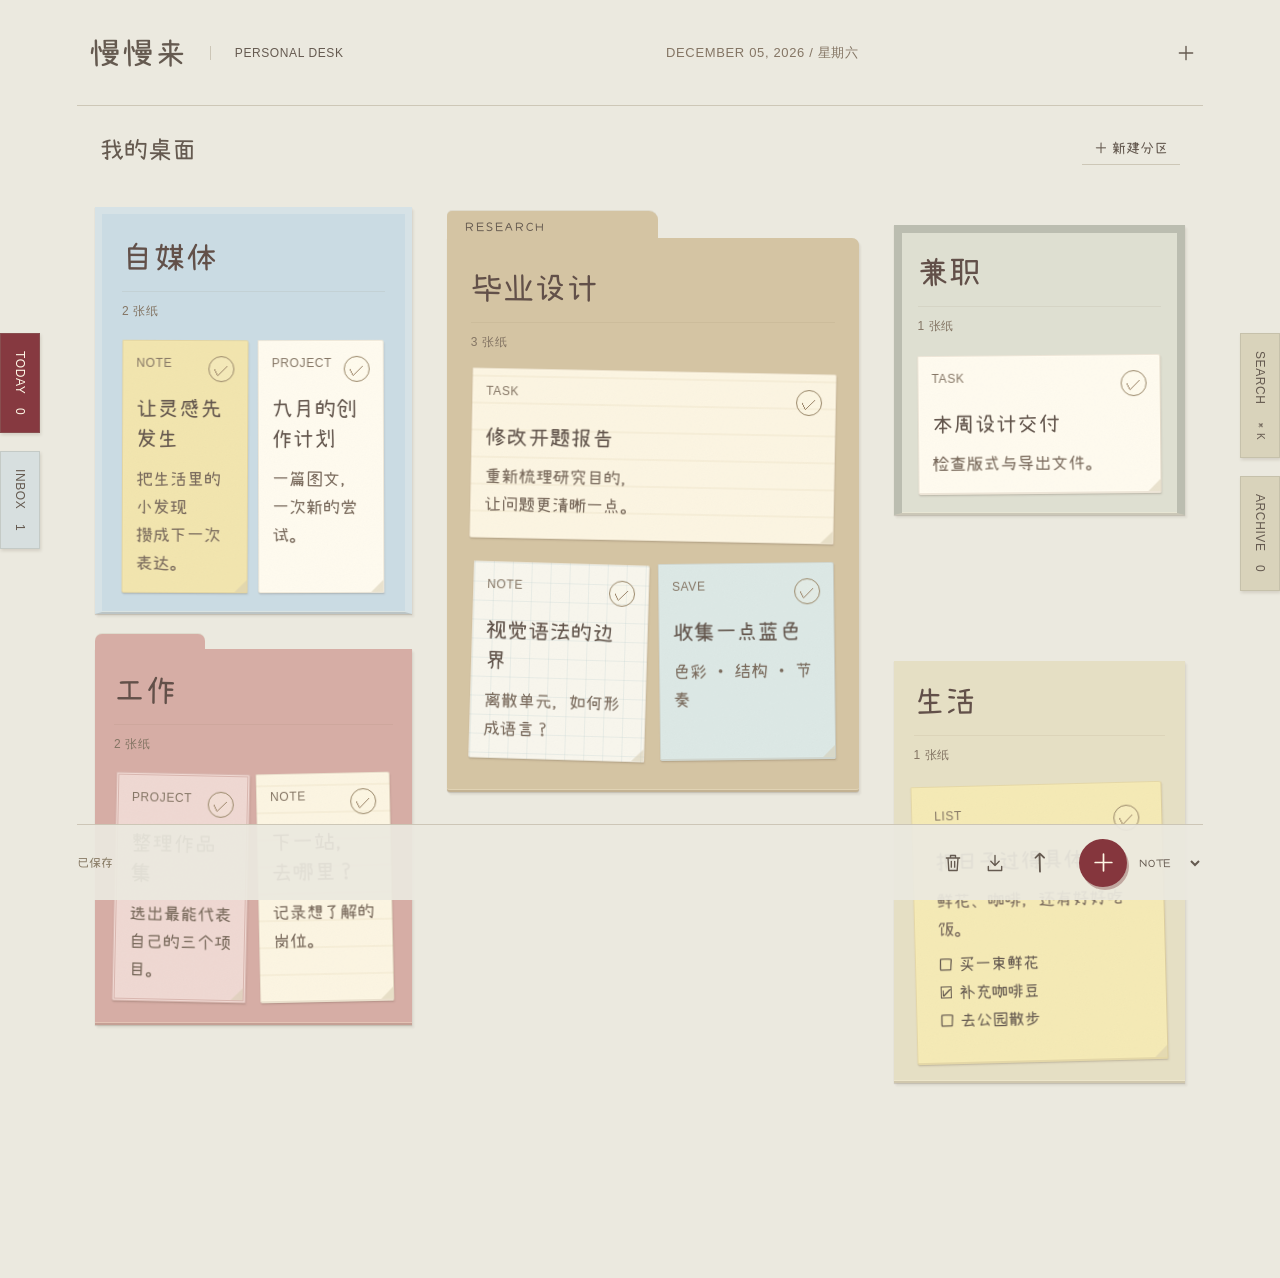
==== index.html @ b9a18bda "Refine handwritten typography, paper depth and responsive tactile dragging" ====
<!doctype html><html lang="zh-CN"><head><meta charset="UTF-8"><meta name="viewport" content="width=device-width,initial-scale=1"><meta name="theme-color" content="#ece9de"><meta name="description" content="一张属于自己的数字书桌。收集念头，展开工作，把今天慢慢做好。"><title>慢慢来 · Personal Desk</title><link rel="icon" href="data:image/svg+xml,%3Csvg xmlns='http://www.w3.org/2000/svg' viewBox='0 0 64 64'%3E%3Crect width='64' height='64' rx='8' fill='%23f3edda'/%3E%3Ctext x='10' y='47' font-size='46' fill='%23832e35'%3Em%3C/text%3E%3C/svg%3E"><link rel="stylesheet" href="style.css?v=3"></head><body><header><button id="home" class="brand" aria-label="回到桌面">慢慢来<span>PERSONAL DESK</span></button><div class="date" id="date"></div><button id="quick-new" class="icon-button" title="新建纸条" aria-label="新建纸条">＋</button></header><nav class="edge left" aria-label="桌边工具"><button data-drawer="today">TODAY <span id="today-count"></span></button><button data-drawer="inbox">INBOX <span id="inbox-count"></span></button></nav><nav class="edge right" aria-label="检索与存档"><button data-drawer="search">SEARCH <kbd>⌘ K</kbd></button><button data-drawer="archive">ARCHIVE <span id="archive-count"></span></button></nav><main id="main"></main><footer><span id="save-status">已保存</span><div><button data-drawer="trash" title="废纸篓" aria-label="废纸篓">♜</button><button id="backup" title="导出备份" aria-label="导出备份">↓</button><label class="import" title="导入备份" aria-label="导入备份" tabindex="0">↑<input id="import" type="file" accept="application/json" hidden></label><button id="add" class="add" aria-label="新建纸条">＋</button><select id="new-type" aria-label="新建卡片类型"><option>NOTE</option><option>TASK</option><option>LIST</option><option>PROJECT</option><option>SAVE</option></select></div></footer><div id="overlay"></div><div id="toast" role="status"></div><script src="app.js?v=3" type="module"></script></body></html>
---- style.css ----
@font-face{font-family:'Desk Hand';src:url('fonts/desk-hand-0.woff') format('woff');font-weight:400;font-style:normal;font-display:swap;unicode-range:U+20-523A;}
@font-face{font-family:'Desk Hand';src:url('fonts/desk-hand-1.woff') format('woff');font-weight:400;font-style:normal;font-display:swap;unicode-range:U+523B-60E9;}
@font-face{font-family:'Desk Hand';src:url('fonts/desk-hand-2.woff') format('woff');font-weight:400;font-style:normal;font-display:swap;unicode-range:U+60EB-717A;}
@font-face{font-family:'Desk Hand';src:url('fonts/desk-hand-3.woff') format('woff');font-weight:400;font-style:normal;font-display:swap;unicode-range:U+717D-828B;}
@font-face{font-family:'Desk Hand';src:url('fonts/desk-hand-4.woff') format('woff');font-weight:400;font-style:normal;font-display:swap;unicode-range:U+828D-950F;}
@font-face{font-family:'Desk Hand';src:url('fonts/desk-hand-5.woff') format('woff');font-weight:400;font-style:normal;font-display:swap;unicode-range:U+9510-FFEF;}
:root{--ink:#543e35;--red:#882f37;--blue:#456b86;--ground:#ebe9df;--paper:#faf5e5;--line:#9b8e7560;--ease:cubic-bezier(.22,.8,.25,1)}*{box-sizing:border-box}body{margin:0;color:var(--ink);background:var(--ground);font-family:'DM Sans','Noto Serif SC',serif;font-size:16px;min-height:100vh}body:before{content:'';position:fixed;inset:0;pointer-events:none;opacity:.23;z-index:100;background-image:url("data:image/svg+xml,%3Csvg viewBox='0 0 180 180' xmlns='http://www.w3.org/2000/svg'%3E%3Cfilter id='n'%3E%3CfeTurbulence type='fractalNoise' baseFrequency='.85' numOctaves='3' stitchTiles='stitch'/%3E%3C/filter%3E%3Crect width='100%25' height='100%25' opacity='.18' filter='url(%23n)'/%3E%3C/svg%3E")}button,input,textarea,select{font:inherit;color:inherit}button,.import{cursor:pointer}button{background:none;border:0;padding:9px 12px}button:hover{color:var(--red)}button:focus-visible,a:focus-visible,label:focus-within{outline:2px solid var(--red);outline-offset:4px}header{height:106px;margin:0 6%;border-bottom:1px solid var(--line);display:flex;align-items:center;justify-content:space-between}.brand{font-family:'Noto Serif SC',serif;font-size:29px;font-weight:600;letter-spacing:5px;display:flex;align-items:center;gap:22px}.brand span{font:12px 'DM Sans',sans-serif;letter-spacing:2px;border-left:1px solid var(--line);padding-left:24px}.date{font-size:13px;letter-spacing:2px;color:#827565}.edge{position:fixed;top:37%;z-index:15;display:flex;gap:18px;flex-direction:column}.edge.left{left:0}.edge.right{right:0}.edge button{writing-mode:vertical-rl;font-size:12px;letter-spacing:2px;background:#d7dfdf;box-shadow:1px 2px 3px #44332122;padding:17px 12px;border:1px solid #8a8b7c40}.edge.left button:first-child{background:#863940;color:#fff9e7}.edge.right button{background:#d9d3bb}.edge span{margin-top:10px}.edge kbd{font:10px sans-serif;margin-top:10px}main{max-width:1420px;margin:0 auto;padding:26px 90px 115px}.desk-heading{display:flex;justify-content:space-between;align-items:center;margin:0 10px 14px}.desk-heading h1{font:italic 30px Georgia,serif;font-weight:400;margin:0}.desk-heading p{font-size:13px;color:#807565}.desk{display:grid;grid-template-columns:1fr 1.3fr .92fr;grid-template-rows:295px 275px;gap:35px 35px;align-items:start;padding:18px 5px}.zone{position:relative;min-width:0;transition:transform .4s var(--ease);isolation:isolate}.zone:hover .zone-title{color:var(--red)}.zone-title{position:relative;z-index:2;display:flex;align-items:baseline;gap:10px;padding:0;margin-bottom:6px;font:600 23px 'Noto Serif SC',serif}.zone-title span{font:10px 'DM Sans',sans-serif;letter-spacing:2px}.zone-meta{font-size:12px;color:#766d60;margin-bottom:18px}.zone .cards{display:flex;position:relative;gap:10px;flex-wrap:wrap}.zone .card{width:calc(50% - 5px);min-height:150px;padding:15px 13px;font-size:13px}.zone .card h3{font-size:16px}.zone .card .summary{font-size:12px;line-height:1.8}.zone.media{background:#cadbe3;padding:23px 20px 19px;transform:rotate(-2deg);box-shadow:1px 5px 9px #473c3022;border:7px solid #d6e2e6}.zone.thesis{grid-column:2;grid-row:1 / 3;background:#d4c4a3;padding:30px 24px;min-height:510px;margin-top:31px;box-shadow:2px 6px 12px #69564125;transform:rotate(.8deg);border-radius:0 7px 3px 3px}.thesis:before{content:'RESEARCH / 2026';position:absolute;left:0;top:-27px;background:#d4c4a3;border-radius:5px 9px 0 0;width:175px;padding:9px 18px;font-size:11px;letter-spacing:2px}.zone.thesis .cards{gap:22px 12px}.zone.thesis .card{width:calc(50% - 6px);min-height:173px}.zone.thesis .card:first-child{width:100%;min-height:170px}.zone.freelance{border:8px solid #bbbdb0;box-shadow:inset 0 0 12px #64584325,3px 6px 0 #989d91;background:#dedfd1;padding:19px 16px;transform:rotate(2deg);margin-top:18px}.zone.freelance .card{width:100%;min-height:130px}.zone.freelance .card:nth-child(n+2){display:none}.zone.work{grid-column:1;grid-row:2;background:#d6ada5;padding:21px 19px;transform:rotate(1.2deg);box-shadow:1px 5px 8px #473c3022}.zone.work:before{content:'';position:absolute;top:-15px;left:0;width:110px;height:20px;background:#d6ada5;border-radius:7px 7px 0 0}.zone.life{grid-column:3;grid-row:2;padding:0 4px;transform:rotate(-2deg);margin-top:12px}.zone.life .card{width:100%;min-height:186px;padding:22px;background-color:#f5eab5}.zone.life .card:nth-child(n+2){display:none}.zone.life .zone-title{font-size:24px}.card{background:var(--paper);box-shadow:1px 3px 4px #51432e24;position:relative;transform:translate(var(--x,0px),var(--y,0px)) rotate(var(--r,-1deg));padding:20px;width:220px;min-height:170px;border:1px solid #6e5c3d16;cursor:grab;transition:box-shadow .22s,scale .22s;touch-action:pan-y;overflow-wrap:anywhere}.card:after{content:'';position:absolute;right:0;bottom:0;border-style:solid;border-width:0 0 12px 12px;border-color:transparent transparent #d3c9ae80 transparent}.card:hover{box-shadow:2px 7px 10px #51432e30;scale:1.012;z-index:3}.card h3{font:500 19px/1.65 'Noto Serif SC',serif;margin:12px 0 10px}.card .summary{font-size:14px;line-height:1.8;color:#81705c;white-space:pre-line}.card-type{font:10px 'DM Sans',sans-serif;letter-spacing:1.8px;display:flex;justify-content:space-between;color:#8a765c}.complete{width:19px;height:19px;border:1px solid #8b7658;padding:0;line-height:15px;border-radius:50%;font-size:12px}.card.cream-index{background-color:#fcf5e2;background-image:repeating-linear-gradient(0deg,transparent 0 25px,#c4ab7230 26px,transparent 27px)}.card.white-grid{background-color:#f8f6ed;background-image:linear-gradient(#aec3c633 1px,transparent 1px),linear-gradient(90deg,#aec3c633 1px,transparent 1px);background-size:16px 16px}.card.soft-blue{background:#dce9e9}.card.warm-yellow{background:#f4e7a4}.card.grey-archive{background:#e1dfd4}.card.rose-postcard{background:#efd8d2;border:5px double #a56b6450}.card.green-ledger{background:#e0e3c9}.card.plain-letter{background:#fffbef}.stamp{color:var(--red);border:1px solid currentColor;padding:3px 6px;display:inline-block;font:11px 'DM Sans';letter-spacing:1px;transform:rotate(-8deg);margin-top:12px}.ghost{opacity:.52;box-shadow:none;border:1px dashed #7d7264;background:transparent!important}.peek{max-height:0;overflow:hidden;opacity:0;font-size:12px;transition:all .2s .5s}.card:hover .peek,.card.peeking .peek{max-height:45px;opacity:1;margin-top:8px}.card.grabbed{position:fixed!important;z-index:90!important;pointer-events:none;transition:none!important;scale:1.025;box-shadow:5px 16px 23px #41382740;touch-action:none}.drop-hover{outline:2px dashed #8d4848!important;outline-offset:5px;filter:brightness(1.03)}.clip{height:30px;width:9px;border:2px solid #877b64;border-radius:7px;position:absolute;right:30px;top:-10px;transform:rotate(12deg);z-index:3}.tiny-note{font:italic 16px Georgia;color:#876753;text-align:center;position:absolute;bottom:22px;left:0;width:100%;letter-spacing:1px}.zone-footer{margin-top:15px;font-size:11px;letter-spacing:2px;border-top:1px solid #806c5333;padding-top:11px;display:flex;justify-content:space-between}.desk-caption{text-align:center;font:italic 16px Georgia;color:#8f806b;margin:12px 0}.zone-view{animation:enter .4s var(--ease)}.zone-header{display:flex;align-items:center;justify-content:space-between;margin:14px 0 30px}.zone-header h1{font:500 35px 'Noto Serif SC';margin:10px 0}.modules{display:grid;grid-template-columns:repeat(3,minmax(0,1fr));gap:35px 28px}.module{padding:20px;background:#ded8c5;border:1px solid #a7987450;box-shadow:2px 4px 0 #b8af9522;min-height:230px;position:relative}.module:nth-child(3n+2){background:#d7e1e0}.module:nth-child(3n){background:#e6d5ca}.module header{height:auto;margin:0 0 20px;padding-bottom:10px;gap:8px}.module h2{font-size:16px;margin:0}.module .cards{display:flex;flex-wrap:wrap;gap:20px}.module .card{width:100%}.empty{font-size:14px;color:#8c806f;text-align:center;padding:30px 5px;border:1px dashed #a7987450}footer{position:fixed;bottom:0;left:6%;right:6%;display:flex;justify-content:space-between;align-items:center;background:#ebe9dfed;border-top:1px solid var(--line);height:76px;z-index:18}footer>span{font-size:12px;color:#8a7d68}footer>div{display:flex;gap:8px;align-items:center}footer button,footer .import{font-size:12px}footer .add{font-size:31px;background:#85363d;color:#fff7e5;box-shadow:2px 3px 0 #c1a8a0;border-radius:50%;width:48px;height:48px;line-height:22px;margin-left:12px}footer select{font-size:11px;background:transparent;border:0;width:68px}.veil{position:fixed;inset:0;background:#37352d39;backdrop-filter:blur(2px);z-index:30}.drawer{position:fixed;z-index:31;bottom:0;right:0;width:73vw;height:88vh;background:#ede6d3;padding:32px 40px;box-shadow:-8px 0 50px #493b2b30;overflow:auto;animation:drawer .42s var(--ease);border:9px solid #d9cfb4}.drawer-heading{display:flex;justify-content:space-between;align-items:flex-start;border-bottom:1px solid var(--line);padding-bottom:20px;margin-bottom:25px}.drawer-heading h2{font:36px Georgia;margin:0;color:var(--red)}.drawer-heading p{font-size:13px}.close{font-size:23px}.tray-section{margin:28px 0}.tray-section h3{font-size:13px;letter-spacing:2px;font-weight:500;color:#87785e}.tray-section .cards,.results{display:flex;flex-wrap:wrap;gap:26px;padding:5px}.search-drawer{top:12%;bottom:auto;left:20%;width:60%;height:auto;max-height:77vh;border-width:1px;animation:enter .2s}.search-drawer input{width:100%;border:0;border-bottom:1px solid var(--line);font-size:24px;padding:12px;background:transparent;margin-bottom:25px}.detail{width:min(620px,90vw);height:92vh;background:#f9f2de}.detail input,.detail textarea,.detail select{max-width:100%;background:#fffaf04d;border:0;border-bottom:1px solid var(--line);padding:10px;width:100%}.detail .title-input{font:500 26px 'Noto Serif SC'}.detail textarea{min-height:95px;resize:vertical;line-height:1.8}.field{display:block;font-size:13px;margin:20px 0 8px;letter-spacing:.4px}.row{display:flex;gap:12px}.row>*{flex:1;min-width:0}.actions{display:flex;gap:8px;flex-wrap:wrap;margin-top:23px}.actions button{border:1px solid var(--line);font-size:13px;background:#e8dfc9}.check-row{display:flex;align-items:center;gap:10px;margin:12px 0;font-size:14px}.check-row input{width:auto}.check-row button{margin-left:auto}.new-paper{position:fixed;z-index:40;top:31%;left:calc(50% - 160px);width:320px;background:#fbf2cf;padding:25px;box-shadow:4px 10px 30px #43352244;transform:rotate(-2deg);animation:enter .25s}.new-paper textarea{width:100%;min-height:100px;resize:vertical;border:0;background:transparent;padding:15px 0;outline:none;font:20px 'Noto Serif SC'}.new-paper small{font-size:12px}.new-paper button{float:right}#toast{position:fixed;bottom:90px;left:50%;transform:translateX(-50%);background:#554236;color:#fff8e6;padding:13px 20px;font-size:14px;z-index:99;display:none;max-width:90vw}#toast button{color:#f5dfa1;text-decoration:underline}.history{font-size:12px;line-height:2;color:#847762}.paper-choices{display:flex;gap:7px;flex-wrap:wrap}.paper-choices button{font-size:11px;border:1px solid #baa989;padding:7px}.stack-label{font-size:11px;background:#d7c99f;padding:4px 8px;display:inline-block}.card.stack-hidden{display:none}.module .cards.fanned .card{transform:rotate(var(--r));margin-left:0}.module .cards.stacked .card{margin-top:-135px}.module .cards.stacked .card:first-child{margin-top:0}.module .cards.stacked .card:last-child{z-index:5}.attachment{font-size:13px;display:block;margin:10px 0;color:var(--blue)}@keyframes drawer{from{transform:translateX(105%)}to{transform:translateX(0)}}@keyframes enter{from{opacity:0;transform:translateY(15px)}to{opacity:1;transform:translateY(0)}}@media(min-width:1550px){.desk{grid-template-rows:325px 310px;gap:45px}.zone.thesis{min-height:580px}.zone .card{min-height:175px}.zone.life .card{min-height:215px}}@media(max-width:1100px){main{padding-left:62px;padding-right:62px}.desk{gap:28px 20px;grid-template-columns:1fr 1.1fr 1fr}.zone{padding:17px 12px!important}.zone .card{width:100%!important}.zone .card:nth-child(n+2){display:none}.zone.thesis .card:nth-child(2){display:block}.zone-title{font-size:20px}.zone-title span{display:none}.modules{grid-template-columns:repeat(2,minmax(0,1fr))}.brand span{display:none}.drawer{width:82vw}}@media(max-width:700px){header{height:85px;margin:0 20px}.brand{font-size:23px;padding:0}.date{font-size:10px;max-width:100px;line-height:1.8;text-align:center;letter-spacing:1px}main{padding:22px 39px 135px}.edge button{padding:12px 7px;font-size:10px}.edge{gap:10px;top:35%}.desk-heading h1{font-size:25px}.desk-heading p{display:none}.desk{display:flex;flex-direction:column;gap:38px;padding-top:5px}.zone{width:100%;margin:0!important}.zone.thesis{min-height:420px;margin-top:20px!important;order:-1}.zone.thesis .card{min-height:145px}.zone .card{width:calc(50% - 5px)!important;display:block!important}.zone .card:nth-child(n+3){display:none!important}.zone.thesis .card:first-child,.zone.life .card{width:100%!important}.zone.life .card:nth-child(n+2){display:none!important}.tiny-note{position:static;margin-top:25px}.modules{grid-template-columns:1fr}.drawer{width:94vw;height:90vh;padding:23px 20px;border-width:5px}.drawer .card{width:100%}.search-drawer{left:5%;top:12%;height:auto;width:90%;max-height:75vh}.detail{height:95vh}.drawer-heading h2{font-size:30px}footer{left:20px;right:20px;height:83px}footer>span{display:none}footer>div{width:100%;justify-content:space-between;gap:0}footer .add{margin-left:0}.zone-header h1{font-size:28px}.desk-caption{margin-top:30px}.row{flex-direction:column}}@media(prefers-reduced-motion:reduce){*,*:before,*:after{animation:none!important;transition:none!important;scroll-behavior:auto!important}}

/* v2: preserve the paper palette; one translation coordinate system. */
:root{--body-font:'Noto Sans SC',sans-serif;--title-font:'ZCOOL KuaiLe','Noto Sans SC',sans-serif}
body{font-family:var(--body-font)}body:before{opacity:.08}
.brand,.zone-title,.zone-header h1,.desk-heading h1,.module h2{font-family:var(--title-font);font-weight:400;font-style:normal}
.brand{letter-spacing:2px}.brand span{font-family:var(--body-font)}
.desk-heading h1{font-size:24px}.desk-heading{margin-bottom:24px}.desk-heading>button,.zone-header>button{font-size:14px;border-bottom:1px solid var(--line)}
.zone-title{font-size:28px!important;line-height:1.3;text-align:left;touch-action:none;cursor:grab}.module h2{font-size:23px;line-height:1.4}
.card h3,.detail .title-input{font-family:var(--body-font);font-weight:500;line-height:1.6}.card h3{font-size:18px}.zone .card h3{font-size:17px}
.card .summary,.zone .card .summary{font-size:14px;color:#705f4e;line-height:1.7}.card-type{font:12px var(--body-font);letter-spacing:1px}
.field,.history,.check-row{font-size:14px}.zone-meta,.archive-meta{font-size:12px;color:#756653;line-height:1.8}.zone-meta{margin-bottom:14px}
.desk{grid-template-rows:none;grid-auto-rows:minmax(280px,auto);isolation:isolate;align-items:start;padding-bottom:80px}
.zone[data-layout],.module[data-layout]{transform:translate3d(var(--x,0px),var(--y,0px),0);transition:none;cursor:grab;touch-action:none}
.zone{grid-column:auto!important;grid-row:auto!important}.zone.thesis{grid-row:span 2!important;min-height:510px}.zone.thesis:before{content:'RESEARCH';font-size:12px}.zone.custom{padding:22px;background:#d8d8bb;border:1px solid #b4ae90;box-shadow:2px 4px 0 #c4bfa8;min-height:235px}.zone.custom:before{content:'';position:absolute;width:90px;height:15px;top:-15px;left:-1px;background:#d8d8bb;border-radius:5px 5px 0 0}
.zone.life{background:#e5dfc4;padding:20px!important}.zone .cards{min-height:45px}.zone-top{display:flex;align-items:start;justify-content:space-between;gap:8px;position:relative;z-index:5}
.zone-menu{position:relative;cursor:default}.zone-menu summary{list-style:none;cursor:pointer;font-size:22px;padding:0 5px;opacity:0;transition:opacity .15s}.zone:hover .zone-menu summary,.zone:focus-within .zone-menu summary,.zone-menu[open] summary{opacity:1}.zone-menu summary::-webkit-details-marker{display:none}.zone-menu>div{position:absolute;top:30px;right:0;min-width:120px;background:#f8f0d9;border:1px solid #b5a886;box-shadow:2px 4px 0 #67523822;padding:5px;z-index:10}.zone-menu button{display:block;text-align:left;font-size:14px;width:100%}
.modules{isolation:isolate;padding-bottom:100px}.module header{touch-action:none;cursor:grab}.module header>div{display:flex}.module header h2{flex:1}.module .cards{min-height:80px}
.card{transform:translate3d(var(--x,0px),var(--y,0px),0) rotate(var(--r,0deg));touch-action:none;transition:box-shadow .15s;scale:none!important}
.card:hover{scale:none!important}.card .peek{display:none}.complete{width:26px;height:26px;font-size:16px;background:#fff8e330}.complete:hover{background:#e3d6b5}
.zone:has(.card:focus),.zone:has(.card:hover){z-index:4}.drag-placeholder{opacity:.22!important;pointer-events:none!important}.drag-proxy{box-shadow:4px 10px 16px #44332135!important}.dragging{cursor:grabbing;user-select:none}.dragging *{cursor:grabbing!important}.drop-ready{outline:1px dashed #98765e50;outline-offset:5px}.drop-hover{outline:2px solid #883d3a!important;outline-offset:5px;filter:none!important;box-shadow:0 0 0 5px #e6cb9566}
[data-drop].drop-hover:after{content:'放入';position:absolute;top:8px;right:12px;background:#873c3b;color:#fff9e9;padding:4px 10px;font:14px var(--body-font);pointer-events:none;z-index:12}.edge button{position:relative}.edge button.drop-hover:after{top:0;right:100%;writing-mode:horizontal-tb}
.icon-button{display:inline-flex;justify-content:center;align-items:center;min-width:34px;min-height:34px;padding:7px;vertical-align:middle}.icon-button svg{width:20px;height:20px;fill:none;stroke:currentColor;stroke-width:1.65;stroke-linecap:round;stroke-linejoin:round}.icon-button:hover{background:#c7b38c22}.actions .icon-button{background:transparent;border:1px solid #c6b799}.actions{gap:12px}footer .add svg{width:25px;height:25px}footer .import{font-size:23px;padding:8px}.brand:hover{background:none}
.veil{backdrop-filter:none}.drawer-heading p:empty{display:none}.drawer-heading{padding-bottom:15px}.drawer{z-index:40}.veil{z-index:39}.drawer .cards{padding-bottom:20px}.archive-meta{margin-top:12px}.archived-project{background:#ded1b3;padding:18px;margin-bottom:24px;border:1px solid #b0a082}.archived-project header{margin:0 0 10px;height:auto}.archived-project h3{font:25px var(--title-font);margin:0}.archived-project summary{cursor:pointer;font-size:14px}.archived-project h4{font-size:15px}.archived-project .cards{display:flex;gap:20px;flex-wrap:wrap;padding-top:15px}.archived-project .card{margin:6px}
.completing:before{content:'DONE';position:absolute;z-index:9;right:20px;top:40%;font:22px var(--body-font);border:2px solid var(--red);color:var(--red);padding:6px 12px;transform:rotate(-9deg);animation:stamp-in .18s ease-out}
@keyframes stamp-in{from{opacity:0;transform:rotate(-9deg) scale(1.08)}to{opacity:1;transform:rotate(-9deg) scale(1)}}
#name-form{display:flex;gap:10px}#name-form input{min-width:0;width:100%;font-size:24px}.empty{padding:15px;font-size:16px}.zone .empty{font-size:30px;width:100%;padding:26px;color:#847154}.zone-header{margin-top:0}.zone-header>div{display:flex;align-items:center;gap:15px}.zone-header h1{font-size:34px}
@media(hover:none){.zone-menu summary{opacity:1}}
@media(max-width:700px){.desk{gap:35px}.zone.thesis{min-height:400px}.zone-title{font-size:27px!important}.zone.thesis .card{min-height:140px}.brand span{display:none}.date{font-size:12px}.zone-menu summary{opacity:1}.desk-heading h1{font-size:22px}.edge button{font-size:12px}.zone-header h1{font-size:28px}.zone-header{gap:12px}.zone-header>button{white-space:nowrap}.drawer .card{max-width:100%}}

.module-title{font:inherit;text-align:left;padding:0;cursor:grab;touch-action:none}.drag-proxy .zone-menu{visibility:hidden}.zone-header h1{overflow-wrap:anywhere}.zone-title{overflow-wrap:anywhere}

/* Tactile paper, v3. Positional transforms are exclusively owned by the drag code. */
:root{--ink:#655a50;--red:#8a4547;--body-font:'Desk Hand','PingFang SC','Microsoft YaHei',sans-serif;--title-font:var(--body-font);--paper-contact:0 1px 1px #4b3b2929,1px 2px 2px #4b3b2910}
body:before{display:none}body{font-weight:400;font-synthesis:none}
.brand,.zone-title,.module-title,.zone-header h1,.desk-heading h1,.card h3,.detail .title-input,.drawer-heading h2,.new-paper textarea{font-family:var(--body-font);font-weight:400}
.brand{font-size:31px;letter-spacing:2px}.zone-title{font-size:31px!important;letter-spacing:.03em;color:#625049}.module h2{font-size:25px;font-weight:400;color:#65584b}.card h3,.zone .card h3{font-size:21px;font-weight:400;letter-spacing:.015em;line-height:1.45;color:#63564d}.card .summary,.zone .card .summary{font-size:17px;line-height:1.65;color:#7a6b5d}.detail textarea{font-size:18px;line-height:1.7}.field,.check-row{font-size:16px;font-weight:400}.date,.card-type,.stamp,.archive-meta,.zone-meta,.brand span,.history,.edge button{font-family:'Arial','PingFang SC','Microsoft YaHei',sans-serif;font-weight:400;font-variant-numeric:tabular-nums;letter-spacing:.05em}.date,.card-type,.archive-meta,.zone-meta{color:#847564}.card-type{font-size:12px}.drawer-heading h2{font-size:34px}
.card{box-shadow:var(--paper-contact);border-color:#9981652b;border-radius:1px 2px 1px 2px;isolation:isolate;transition:box-shadow 130ms ease-out,translate 130ms ease-out}
.card:before{content:'';position:absolute;inset:1px;pointer-events:none;z-index:-1;opacity:.12;background-image:url("data:image/svg+xml,%3Csvg xmlns='http://www.w3.org/2000/svg' width='150' height='150'%3E%3Cfilter id='p'%3E%3CfeTurbulence type='fractalNoise' baseFrequency='.64 .87' numOctaves='2' stitchTiles='stitch'/%3E%3CfeColorMatrix type='saturate' values='0'/%3E%3C/filter%3E%3Cpath fill='%23b7a58c' filter='url(%23p)' opacity='.32' d='M0 0h150v150H0z'/%3E%3C/svg%3E");border-radius:inherit}
.card[data-paper-variant='1'],.card[data-paper-variant='6']{border-radius:2px 3px 1px 3px / 1px 2px 3px 2px;border-right-color:#99816545;border-bottom-width:2px}
.card[data-paper-variant='3']{border-radius:1px 4px 2px 1px;border-left-width:2px}
.card[data-paper-variant='0']:after{content:'';position:absolute;top:-7px;left:26%;right:auto;bottom:auto;width:44px;height:14px;border:1px solid #bfb48860;background:#e5dcaac9;transform:rotate(-3deg);box-shadow:0 1px 0 #51432e18;clip-path:polygon(2% 0,99% 3%,97% 100%,0 95%)}
.card[data-paper-variant='4']:after{border-width:0 0 9px 11px;border-bottom-color:#c9ba9666}
.zone[data-layout],.module[data-layout]{border-bottom:2px solid #8b775e3b;box-shadow:0 1px 1px #4b3b292d,2px 3px 2px #4b3b2912,inset 0 -1px 0 #fff3d94d;transition:box-shadow 130ms ease-out}
.module:before{content:'';position:absolute;top:-10px;left:18px;width:64px;height:11px;background:inherit;border:1px solid #9e8c6740;border-bottom:0;border-radius:3px 5px 0 0;pointer-events:none;transition:height 130ms ease-out,top 130ms ease-out}
.zone-top{border-bottom:1px solid #8b775e1a;padding-bottom:8px;margin-bottom:9px}.zone-meta{margin-bottom:17px}.zone.custom:before,.zone.thesis:before,.zone.work:before{box-shadow:0 -1px 0 #9a896624}
.stamp{background:#ede0bb66;box-shadow:0 1px 0 #6f543420;border-color:#9a666570;color:#8c5d58;padding:3px 7px}.complete{border-color:#9a886a;color:#998266}.card.white-grid{background-size:19px 19px}.card.rose-postcard{border-width:3px}.card.soft-blue{background-color:#dce8e5}.card.warm-yellow{background-color:#f2e5ae}
@media(hover:hover){
 body:not(.dragging) .card[data-card]:not(.ghost):hover{translate:0 -1.5px;box-shadow:0 2px 2px #4b3b2933,1px 3px 3px #4b3b2917}
 body:not(.dragging) .module:hover:before{height:13px;top:-12px}
 body:not(.dragging) .zone:hover,body:not(.dragging) .module:hover{box-shadow:0 2px 2px #4b3b2930,2px 3px 3px #4b3b291a,inset 0 -1px 0 #fff3d966}
}
.dragging .card{translate:none}.drag-proxy{translate:none!important;box-shadow:1px 4px 5px #4b3b2938,2px 2px 2px #4b3b291c!important;will-change:transform}.drag-placeholder{opacity:.17!important}
.drop-ready{outline:1px solid #98765e24;outline-offset:4px}.zone.drop-hover,.module.drop-hover{outline:1px solid #a47e58!important;outline-offset:4px;box-shadow:inset 0 -4px 0 #947c5025,0 2px 3px #4b3b2938!important}.module.drop-hover:before{height:16px;top:-15px}.drop-hover>.zone-top{border-bottom-color:#85603e65}.drop-hover>.zone-top .zone-title,.drop-hover>header h2{translate:0 -2px;transition:translate 120ms ease-out}
[data-drop].drop-hover:after{font-size:12px;color:#866a43;background:#eee1bc;border:1px solid #bda47466;box-shadow:0 1px 1px #51432e20}
.completing:before{z-index:9;opacity:1;background-image:none}
@media(max-width:700px){.zone-title{font-size:29px!important}.card h3,.zone .card h3{font-size:20px}.card .summary,.zone .card .summary{font-size:17px}.date{font-size:11px}.drawer-heading h2{font-size:30px}}
@media(prefers-reduced-motion:reduce){.card,.module,.zone,.module:before{transition:none!important}.card:hover{translate:none!important}.drop-hover>.zone-top .zone-title,.drop-hover>header h2{translate:none}.drag-proxy{will-change:auto}}
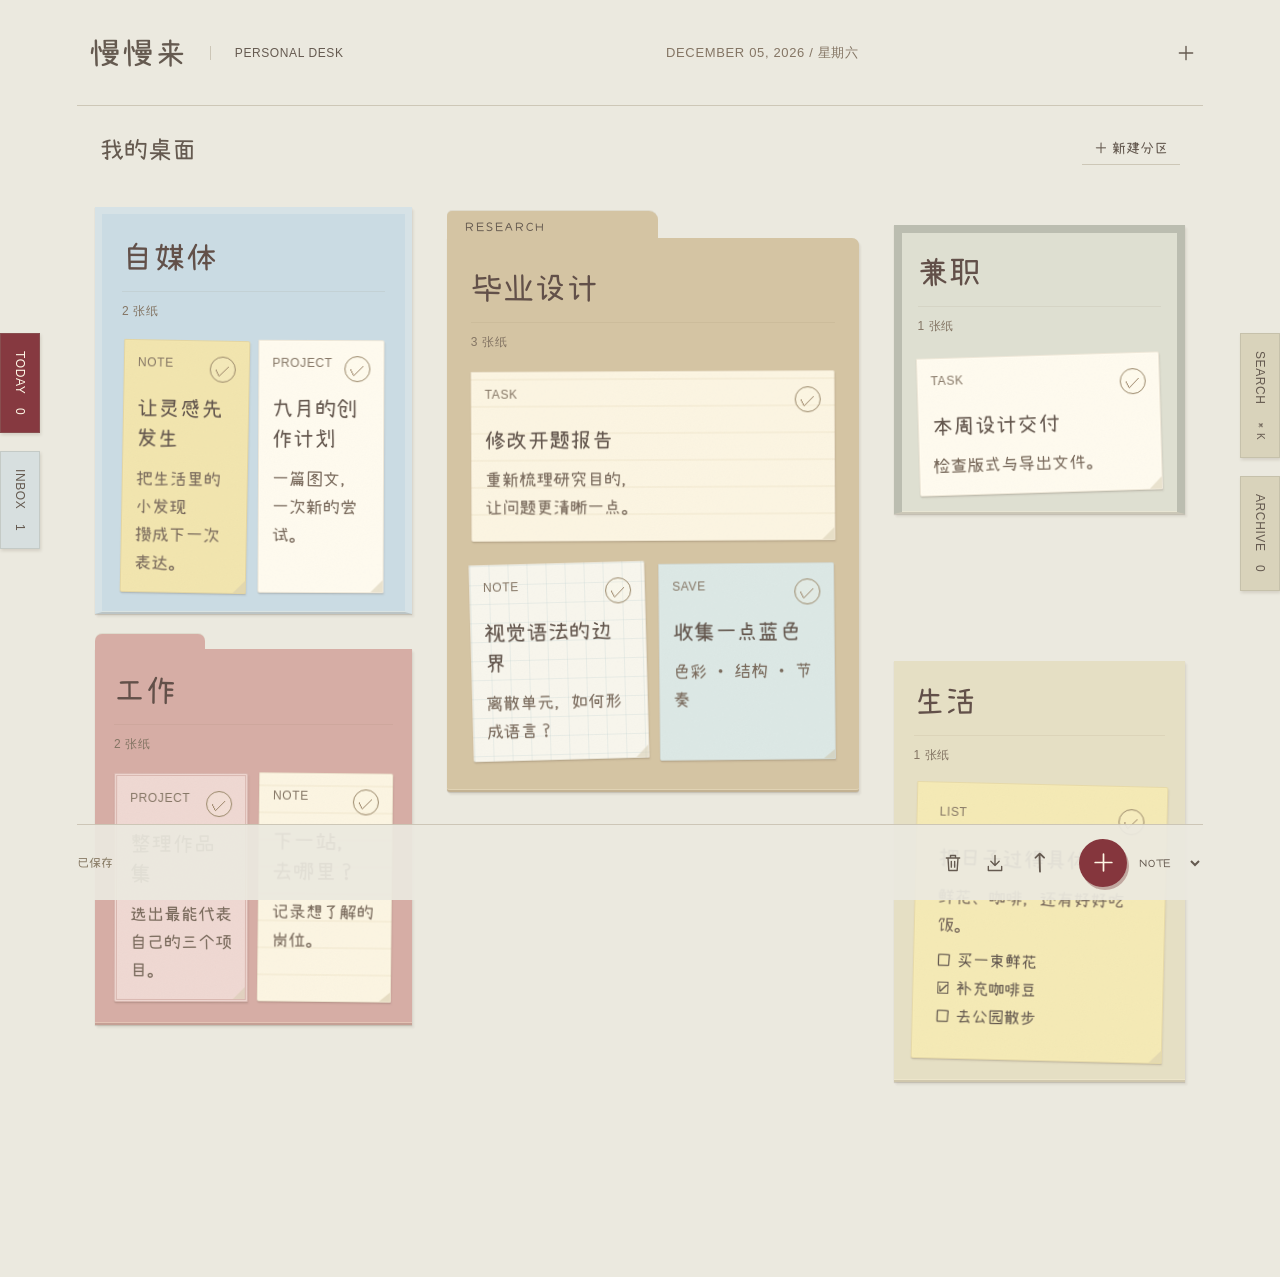
==== commit 7e137c40: "Keep folder and checklist entry continuous; add paper tooltips and weighted dragging" ====
--- a/index.html
+++ b/index.html
@@ -1 +1 @@
-<!doctype html><html lang="zh-CN"><head><meta charset="UTF-8"><meta name="viewport" content="width=device-width,initial-scale=1"><meta name="theme-color" content="#ece9de"><meta name="description" content="一张属于自己的数字书桌。收集念头，展开工作，把今天慢慢做好。"><title>慢慢来 · Personal Desk</title><link rel="icon" href="data:image/svg+xml,%3Csvg xmlns='http://www.w3.org/2000/svg' viewBox='0 0 64 64'%3E%3Crect width='64' height='64' rx='8' fill='%23f3edda'/%3E%3Ctext x='10' y='47' font-size='46' fill='%23832e35'%3Em%3C/text%3E%3C/svg%3E"><link rel="stylesheet" href="style.css?v=3"></head><body><header><button id="home" class="brand" aria-label="回到桌面">慢慢来<span>PERSONAL DESK</span></button><div class="date" id="date"></div><button id="quick-new" class="icon-button" title="新建纸条" aria-label="新建纸条">＋</button></header><nav class="edge left" aria-label="桌边工具"><button data-drawer="today">TODAY <span id="today-count"></span></button><button data-drawer="inbox">INBOX <span id="inbox-count"></span></button></nav><nav class="edge right" aria-label="检索与存档"><button data-drawer="search">SEARCH <kbd>⌘ K</kbd></button><button data-drawer="archive">ARCHIVE <span id="archive-count"></span></button></nav><main id="main"></main><footer><span id="save-status">已保存</span><div><button data-drawer="trash" title="废纸篓" aria-label="废纸篓">♜</button><button id="backup" title="导出备份" aria-label="导出备份">↓</button><label class="import" title="导入备份" aria-label="导入备份" tabindex="0">↑<input id="import" type="file" accept="application/json" hidden></label><button id="add" class="add" aria-label="新建纸条">＋</button><select id="new-type" aria-label="新建卡片类型"><option>NOTE</option><option>TASK</option><option>LIST</option><option>PROJECT</option><option>SAVE</option></select></div></footer><div id="overlay"></div><div id="toast" role="status"></div><script src="app.js?v=3" type="module"></script></body></html>
+<!doctype html><html lang="zh-CN"><head><meta charset="UTF-8"><meta name="viewport" content="width=device-width,initial-scale=1"><meta name="theme-color" content="#ece9de"><meta name="description" content="一张属于自己的数字书桌。收集念头，展开工作，把今天慢慢做好。"><title>慢慢来 · Personal Desk</title><link rel="icon" href="data:image/svg+xml,%3Csvg xmlns='http://www.w3.org/2000/svg' viewBox='0 0 64 64'%3E%3Crect width='64' height='64' rx='8' fill='%23f3edda'/%3E%3Ctext x='10' y='47' font-size='46' fill='%23832e35'%3Em%3C/text%3E%3C/svg%3E"><link rel="stylesheet" href="style.css?v=4"></head><body><header><button id="home" class="brand" aria-label="回到桌面">慢慢来<span>PERSONAL DESK</span></button><div class="date" id="date"></div><button id="quick-new" class="icon-button" title="新建纸条" aria-label="新建纸条">＋</button></header><nav class="edge left" aria-label="桌边工具"><button data-drawer="today">TODAY <span id="today-count"></span></button><button data-drawer="inbox">INBOX <span id="inbox-count"></span></button></nav><nav class="edge right" aria-label="检索与存档"><button data-drawer="search">SEARCH <kbd>⌘ K</kbd></button><button data-drawer="archive">ARCHIVE <span id="archive-count"></span></button></nav><main id="main"></main><footer><span id="save-status">已保存</span><div><button data-drawer="trash" title="废纸篓" aria-label="废纸篓">♜</button><button id="backup" title="导出备份" aria-label="导出备份">↓</button><label class="import" title="导入备份" aria-label="导入备份" tabindex="0">↑<input id="import" type="file" accept="application/json" hidden></label><button id="add" class="add" aria-label="新建纸条">＋</button><select id="new-type" aria-label="新建卡片类型"><option>NOTE</option><option>TASK</option><option>LIST</option><option>PROJECT</option><option>SAVE</option></select></div></footer><div id="overlay"></div><div id="toast" role="status"></div><script src="app.js?v=4" type="module"></script></body></html>
--- a/style.css
+++ b/style.css
@@ -62,3 +62,23 @@
 .completing:before{z-index:9;opacity:1;background-image:none}
 @media(max-width:700px){.zone-title{font-size:29px!important}.card h3,.zone .card h3{font-size:20px}.card .summary,.zone .card .summary{font-size:17px}.date{font-size:11px}.drawer-heading h2{font-size:30px}}
 @media(prefers-reduced-motion:reduce){.card,.module,.zone,.module:before{transition:none!important}.card:hover{translate:none!important}.drop-hover>.zone-top .zone-title,.drop-hover>header h2{translate:none}.drag-proxy{will-change:auto}}
+
+/* v4: weight belongs to loose paper, never to the editing surface. */
+.paper-pressed{cursor:grabbing!important;box-shadow:0 1px 1px #4b3b2920!important}
+.drag-proxy{box-shadow:var(--drag-shadow,1px 9px 11px #4b3b2938)!important}
+.drag-proxy[data-weight='folder']:before{transform:rotate(var(--tab-tilt,0deg));transform-origin:20% 100%;transition:none}
+.zone.drop-hover,.module.drop-hover{translate:0 -3px;transition:translate 130ms ease-out,box-shadow 130ms ease-out}
+.module.drop-hover:before{transform:rotate(-2deg);transform-origin:0 100%}
+button:active:not(.zone-title):not(.module-title){translate:0 1px}
+#paper-tooltip{position:fixed;z-index:1200;pointer-events:none;background:#fbf3dd;color:#705d4a;border:1px solid #b2a18a;padding:6px 9px;box-shadow:1px 2px 2px #4b3b2924;font:13px/1.4 Arial,'PingFang SC',sans-serif;max-width:calc(100vw - 24px);overflow-wrap:anywhere;transform:rotate(-.5deg)}
+#paper-tooltip[hidden]{display:none}
+.module-drawer{display:flex;flex-direction:column;overflow:hidden}
+.module-drawer .drawer-heading{flex:none}
+.module-drawer #drawer-body{min-height:0;flex:1;display:flex;flex-direction:column}
+.module-drawer .tray-section{min-height:0;flex:1;overflow:auto;margin:0;padding:8px}
+.module-drawer .cards{display:flex;flex-wrap:wrap;gap:24px}
+.inline-composer{flex:none;display:flex;gap:10px;align-items:center;padding:14px 0 0;border-top:1px solid var(--line);background:inherit}
+.inline-composer textarea{flex:1;min-width:0;resize:vertical;max-height:110px;font:18px/1.5 var(--body-font);padding:10px;background:#fff8e580;border:1px solid #b2a18a70}
+.inline-composer button{flex:none}
+.detail,.drawer{animation-duration:180ms}
+@media(prefers-reduced-motion:reduce){.zone.drop-hover,.module.drop-hover{translate:none}.module.drop-hover:before{transform:none}button:active{translate:none!important}.paper-pressed{box-shadow:var(--paper-contact)!important}}
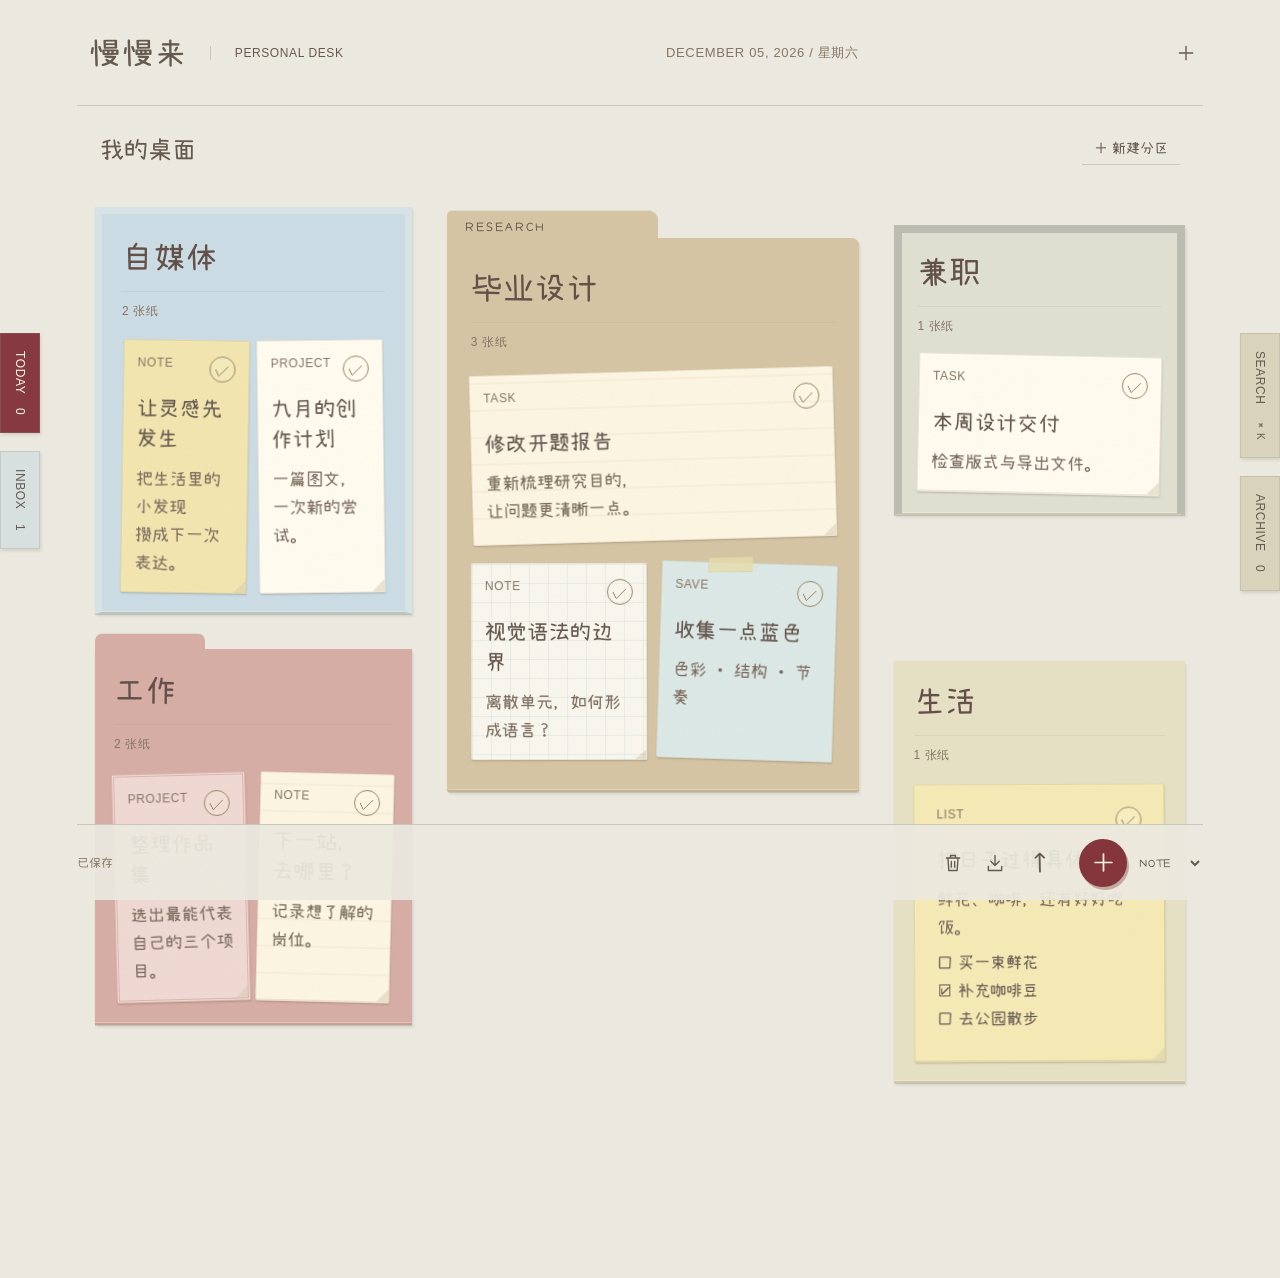
==== commit 7431ba18: "Make paper pickup visible and stabilize continuous list entry" ====
--- a/index.html
+++ b/index.html
@@ -1 +1 @@
-<!doctype html><html lang="zh-CN"><head><meta charset="UTF-8"><meta name="viewport" content="width=device-width,initial-scale=1"><meta name="theme-color" content="#ece9de"><meta name="description" content="一张属于自己的数字书桌。收集念头，展开工作，把今天慢慢做好。"><title>慢慢来 · Personal Desk</title><link rel="icon" href="data:image/svg+xml,%3Csvg xmlns='http://www.w3.org/2000/svg' viewBox='0 0 64 64'%3E%3Crect width='64' height='64' rx='8' fill='%23f3edda'/%3E%3Ctext x='10' y='47' font-size='46' fill='%23832e35'%3Em%3C/text%3E%3C/svg%3E"><link rel="stylesheet" href="style.css?v=4"></head><body><header><button id="home" class="brand" aria-label="回到桌面">慢慢来<span>PERSONAL DESK</span></button><div class="date" id="date"></div><button id="quick-new" class="icon-button" title="新建纸条" aria-label="新建纸条">＋</button></header><nav class="edge left" aria-label="桌边工具"><button data-drawer="today">TODAY <span id="today-count"></span></button><button data-drawer="inbox">INBOX <span id="inbox-count"></span></button></nav><nav class="edge right" aria-label="检索与存档"><button data-drawer="search">SEARCH <kbd>⌘ K</kbd></button><button data-drawer="archive">ARCHIVE <span id="archive-count"></span></button></nav><main id="main"></main><footer><span id="save-status">已保存</span><div><button data-drawer="trash" title="废纸篓" aria-label="废纸篓">♜</button><button id="backup" title="导出备份" aria-label="导出备份">↓</button><label class="import" title="导入备份" aria-label="导入备份" tabindex="0">↑<input id="import" type="file" accept="application/json" hidden></label><button id="add" class="add" aria-label="新建纸条">＋</button><select id="new-type" aria-label="新建卡片类型"><option>NOTE</option><option>TASK</option><option>LIST</option><option>PROJECT</option><option>SAVE</option></select></div></footer><div id="overlay"></div><div id="toast" role="status"></div><script src="app.js?v=4" type="module"></script></body></html>
+<!doctype html><html lang="zh-CN"><head><meta charset="UTF-8"><meta name="viewport" content="width=device-width,initial-scale=1"><meta name="theme-color" content="#ece9de"><meta name="description" content="一张属于自己的数字书桌。收集念头，展开工作，把今天慢慢做好。"><title>慢慢来 · Personal Desk</title><link rel="icon" href="data:image/svg+xml,%3Csvg xmlns='http://www.w3.org/2000/svg' viewBox='0 0 64 64'%3E%3Crect width='64' height='64' rx='8' fill='%23f3edda'/%3E%3Ctext x='10' y='47' font-size='46' fill='%23832e35'%3Em%3C/text%3E%3C/svg%3E"><link rel="stylesheet" href="style.css?v=5"></head><body><header><button id="home" class="brand" aria-label="回到桌面">慢慢来<span>PERSONAL DESK</span></button><div class="date" id="date"></div><button id="quick-new" class="icon-button" title="新建纸条" aria-label="新建纸条">＋</button></header><nav class="edge left" aria-label="桌边工具"><button data-drawer="today">TODAY <span id="today-count"></span></button><button data-drawer="inbox">INBOX <span id="inbox-count"></span></button></nav><nav class="edge right" aria-label="检索与存档"><button data-drawer="search">SEARCH <kbd>⌘ K</kbd></button><button data-drawer="archive">ARCHIVE <span id="archive-count"></span></button></nav><main id="main"></main><footer><span id="save-status">已保存</span><div><button data-drawer="trash" title="废纸篓" aria-label="废纸篓">♜</button><button id="backup" title="导出备份" aria-label="导出备份">↓</button><label class="import" title="导入备份" aria-label="导入备份" tabindex="0">↑<input id="import" type="file" accept="application/json" hidden></label><button id="add" class="add" aria-label="新建纸条">＋</button><select id="new-type" aria-label="新建卡片类型"><option>NOTE</option><option>TASK</option><option>LIST</option><option>PROJECT</option><option>SAVE</option></select></div></footer><div id="overlay"></div><div id="toast" role="status"></div><script src="app.js?v=5" type="module"></script></body></html>
--- a/style.css
+++ b/style.css
@@ -82,3 +82,8 @@
 .inline-composer button{flex:none}
 .detail,.drawer{animation-duration:180ms}
 @media(prefers-reduced-motion:reduce){.zone.drop-hover,.module.drop-hover{translate:none}.module.drop-hover:before{transform:none}button:active{translate:none!important}.paper-pressed{box-shadow:var(--paper-contact)!important}}
+
+/* v5: one transform writer for the proxy, stronger pickup, observable QA. */
+.drag-proxy{translate:none!important;scale:none!important;transition:none!important;animation:none!important}
+.detail{overflow-anchor:none}
+#drag-debug{position:fixed;left:10px;bottom:88px;z-index:2000;margin:0;padding:8px 10px;background:#fbf3ddf2;color:#6c5745;border:1px solid #a9967c;box-shadow:1px 3px 5px #4b3b292b;font:11px/1.45 ui-monospace,SFMono-Regular,Consolas,monospace;pointer-events:none;white-space:pre-wrap;transform:rotate(-.3deg)}
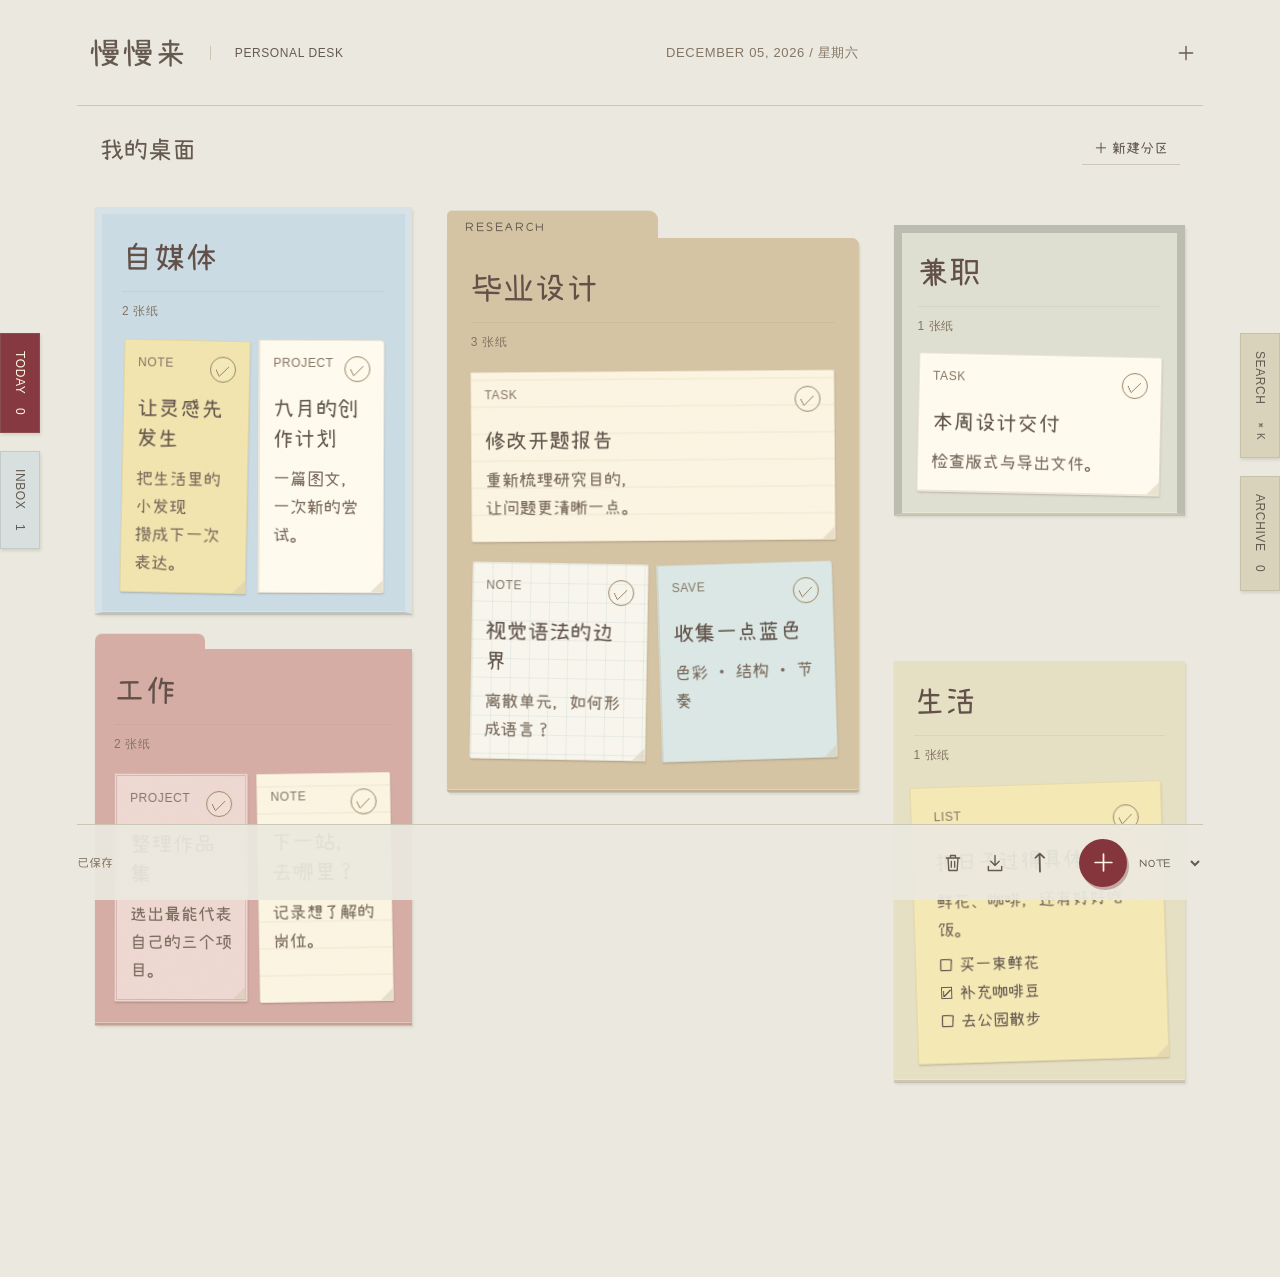
==== commit c6f36b14: "Record applied drag proxy motion in debug mode" ====
--- a/index.html
+++ b/index.html
@@ -1 +1 @@
-<!doctype html><html lang="zh-CN"><head><meta charset="UTF-8"><meta name="viewport" content="width=device-width,initial-scale=1"><meta name="theme-color" content="#ece9de"><meta name="description" content="一张属于自己的数字书桌。收集念头，展开工作，把今天慢慢做好。"><title>慢慢来 · Personal Desk</title><link rel="icon" href="data:image/svg+xml,%3Csvg xmlns='http://www.w3.org/2000/svg' viewBox='0 0 64 64'%3E%3Crect width='64' height='64' rx='8' fill='%23f3edda'/%3E%3Ctext x='10' y='47' font-size='46' fill='%23832e35'%3Em%3C/text%3E%3C/svg%3E"><link rel="stylesheet" href="style.css?v=5"></head><body><header><button id="home" class="brand" aria-label="回到桌面">慢慢来<span>PERSONAL DESK</span></button><div class="date" id="date"></div><button id="quick-new" class="icon-button" title="新建纸条" aria-label="新建纸条">＋</button></header><nav class="edge left" aria-label="桌边工具"><button data-drawer="today">TODAY <span id="today-count"></span></button><button data-drawer="inbox">INBOX <span id="inbox-count"></span></button></nav><nav class="edge right" aria-label="检索与存档"><button data-drawer="search">SEARCH <kbd>⌘ K</kbd></button><button data-drawer="archive">ARCHIVE <span id="archive-count"></span></button></nav><main id="main"></main><footer><span id="save-status">已保存</span><div><button data-drawer="trash" title="废纸篓" aria-label="废纸篓">♜</button><button id="backup" title="导出备份" aria-label="导出备份">↓</button><label class="import" title="导入备份" aria-label="导入备份" tabindex="0">↑<input id="import" type="file" accept="application/json" hidden></label><button id="add" class="add" aria-label="新建纸条">＋</button><select id="new-type" aria-label="新建卡片类型"><option>NOTE</option><option>TASK</option><option>LIST</option><option>PROJECT</option><option>SAVE</option></select></div></footer><div id="overlay"></div><div id="toast" role="status"></div><script src="app.js?v=5" type="module"></script></body></html>
+<!doctype html><html lang="zh-CN"><head><meta charset="UTF-8"><meta name="viewport" content="width=device-width,initial-scale=1"><meta name="theme-color" content="#ece9de"><meta name="description" content="一张属于自己的数字书桌。收集念头，展开工作，把今天慢慢做好。"><title>慢慢来 · Personal Desk</title><link rel="icon" href="data:image/svg+xml,%3Csvg xmlns='http://www.w3.org/2000/svg' viewBox='0 0 64 64'%3E%3Crect width='64' height='64' rx='8' fill='%23f3edda'/%3E%3Ctext x='10' y='47' font-size='46' fill='%23832e35'%3Em%3C/text%3E%3C/svg%3E"><link rel="stylesheet" href="style.css?v=6"></head><body><header><button id="home" class="brand" aria-label="回到桌面">慢慢来<span>PERSONAL DESK</span></button><div class="date" id="date"></div><button id="quick-new" class="icon-button" title="新建纸条" aria-label="新建纸条">＋</button></header><nav class="edge left" aria-label="桌边工具"><button data-drawer="today">TODAY <span id="today-count"></span></button><button data-drawer="inbox">INBOX <span id="inbox-count"></span></button></nav><nav class="edge right" aria-label="检索与存档"><button data-drawer="search">SEARCH <kbd>⌘ K</kbd></button><button data-drawer="archive">ARCHIVE <span id="archive-count"></span></button></nav><main id="main"></main><footer><span id="save-status">已保存</span><div><button data-drawer="trash" title="废纸篓" aria-label="废纸篓">♜</button><button id="backup" title="导出备份" aria-label="导出备份">↓</button><label class="import" title="导入备份" aria-label="导入备份" tabindex="0">↑<input id="import" type="file" accept="application/json" hidden></label><button id="add" class="add" aria-label="新建纸条">＋</button><select id="new-type" aria-label="新建卡片类型"><option>NOTE</option><option>TASK</option><option>LIST</option><option>PROJECT</option><option>SAVE</option></select></div></footer><div id="overlay"></div><div id="toast" role="status"></div><script src="app.js?v=6" type="module"></script></body></html>
--- a/style.css
+++ b/style.css
@@ -83,7 +83,7 @@
 .detail,.drawer{animation-duration:180ms}
 @media(prefers-reduced-motion:reduce){.zone.drop-hover,.module.drop-hover{translate:none}.module.drop-hover:before{transform:none}button:active{translate:none!important}.paper-pressed{box-shadow:var(--paper-contact)!important}}
 
-/* v5: one transform writer for the proxy, stronger pickup, observable QA. */
+/* v6: one transform writer for the proxy, stronger pickup, observable QA. */
 .drag-proxy{translate:none!important;scale:none!important;transition:none!important;animation:none!important}
 .detail{overflow-anchor:none}
 #drag-debug{position:fixed;left:10px;bottom:88px;z-index:2000;margin:0;padding:8px 10px;background:#fbf3ddf2;color:#6c5745;border:1px solid #a9967c;box-shadow:1px 3px 5px #4b3b292b;font:11px/1.45 ui-monospace,SFMono-Regular,Consolas,monospace;pointer-events:none;white-space:pre-wrap;transform:rotate(-.3deg)}
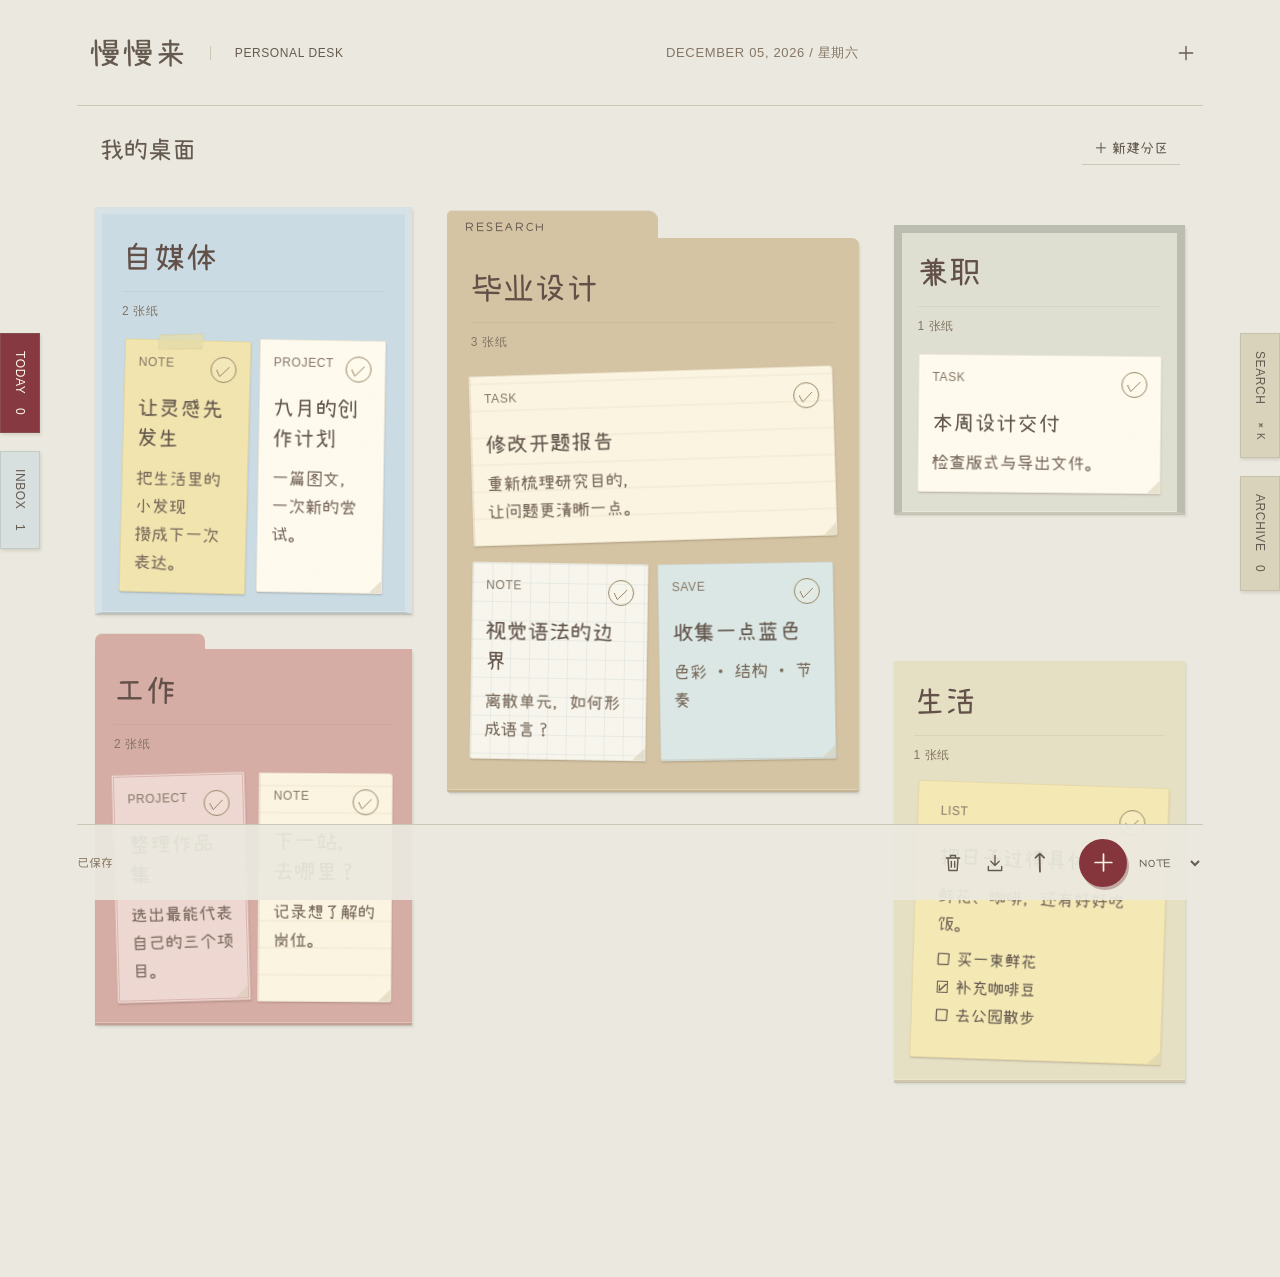
==== commit 9890914b: "Tune applied tilt and expose reversal lag" ====
--- a/index.html
+++ b/index.html
@@ -1 +1 @@
-<!doctype html><html lang="zh-CN"><head><meta charset="UTF-8"><meta name="viewport" content="width=device-width,initial-scale=1"><meta name="theme-color" content="#ece9de"><meta name="description" content="一张属于自己的数字书桌。收集念头，展开工作，把今天慢慢做好。"><title>慢慢来 · Personal Desk</title><link rel="icon" href="data:image/svg+xml,%3Csvg xmlns='http://www.w3.org/2000/svg' viewBox='0 0 64 64'%3E%3Crect width='64' height='64' rx='8' fill='%23f3edda'/%3E%3Ctext x='10' y='47' font-size='46' fill='%23832e35'%3Em%3C/text%3E%3C/svg%3E"><link rel="stylesheet" href="style.css?v=6"></head><body><header><button id="home" class="brand" aria-label="回到桌面">慢慢来<span>PERSONAL DESK</span></button><div class="date" id="date"></div><button id="quick-new" class="icon-button" title="新建纸条" aria-label="新建纸条">＋</button></header><nav class="edge left" aria-label="桌边工具"><button data-drawer="today">TODAY <span id="today-count"></span></button><button data-drawer="inbox">INBOX <span id="inbox-count"></span></button></nav><nav class="edge right" aria-label="检索与存档"><button data-drawer="search">SEARCH <kbd>⌘ K</kbd></button><button data-drawer="archive">ARCHIVE <span id="archive-count"></span></button></nav><main id="main"></main><footer><span id="save-status">已保存</span><div><button data-drawer="trash" title="废纸篓" aria-label="废纸篓">♜</button><button id="backup" title="导出备份" aria-label="导出备份">↓</button><label class="import" title="导入备份" aria-label="导入备份" tabindex="0">↑<input id="import" type="file" accept="application/json" hidden></label><button id="add" class="add" aria-label="新建纸条">＋</button><select id="new-type" aria-label="新建卡片类型"><option>NOTE</option><option>TASK</option><option>LIST</option><option>PROJECT</option><option>SAVE</option></select></div></footer><div id="overlay"></div><div id="toast" role="status"></div><script src="app.js?v=6" type="module"></script></body></html>
+<!doctype html><html lang="zh-CN"><head><meta charset="UTF-8"><meta name="viewport" content="width=device-width,initial-scale=1"><meta name="theme-color" content="#ece9de"><meta name="description" content="一张属于自己的数字书桌。收集念头，展开工作，把今天慢慢做好。"><title>慢慢来 · Personal Desk</title><link rel="icon" href="data:image/svg+xml,%3Csvg xmlns='http://www.w3.org/2000/svg' viewBox='0 0 64 64'%3E%3Crect width='64' height='64' rx='8' fill='%23f3edda'/%3E%3Ctext x='10' y='47' font-size='46' fill='%23832e35'%3Em%3C/text%3E%3C/svg%3E"><link rel="stylesheet" href="style.css?v=7"></head><body><header><button id="home" class="brand" aria-label="回到桌面">慢慢来<span>PERSONAL DESK</span></button><div class="date" id="date"></div><button id="quick-new" class="icon-button" title="新建纸条" aria-label="新建纸条">＋</button></header><nav class="edge left" aria-label="桌边工具"><button data-drawer="today">TODAY <span id="today-count"></span></button><button data-drawer="inbox">INBOX <span id="inbox-count"></span></button></nav><nav class="edge right" aria-label="检索与存档"><button data-drawer="search">SEARCH <kbd>⌘ K</kbd></button><button data-drawer="archive">ARCHIVE <span id="archive-count"></span></button></nav><main id="main"></main><footer><span id="save-status">已保存</span><div><button data-drawer="trash" title="废纸篓" aria-label="废纸篓">♜</button><button id="backup" title="导出备份" aria-label="导出备份">↓</button><label class="import" title="导入备份" aria-label="导入备份" tabindex="0">↑<input id="import" type="file" accept="application/json" hidden></label><button id="add" class="add" aria-label="新建纸条">＋</button><select id="new-type" aria-label="新建卡片类型"><option>NOTE</option><option>TASK</option><option>LIST</option><option>PROJECT</option><option>SAVE</option></select></div></footer><div id="overlay"></div><div id="toast" role="status"></div><script src="app.js?v=7" type="module"></script></body></html>
--- a/style.css
+++ b/style.css
@@ -83,7 +83,7 @@
 .detail,.drawer{animation-duration:180ms}
 @media(prefers-reduced-motion:reduce){.zone.drop-hover,.module.drop-hover{translate:none}.module.drop-hover:before{transform:none}button:active{translate:none!important}.paper-pressed{box-shadow:var(--paper-contact)!important}}
 
-/* v6: one transform writer for the proxy, stronger pickup, observable QA. */
+/* v7: one transform writer for the proxy, stronger pickup, observable QA. */
 .drag-proxy{translate:none!important;scale:none!important;transition:none!important;animation:none!important}
 .detail{overflow-anchor:none}
 #drag-debug{position:fixed;left:10px;bottom:88px;z-index:2000;margin:0;padding:8px 10px;background:#fbf3ddf2;color:#6c5745;border:1px solid #a9967c;box-shadow:1px 3px 5px #4b3b292b;font:11px/1.45 ui-monospace,SFMono-Regular,Consolas,monospace;pointer-events:none;white-space:pre-wrap;transform:rotate(-.3deg)}
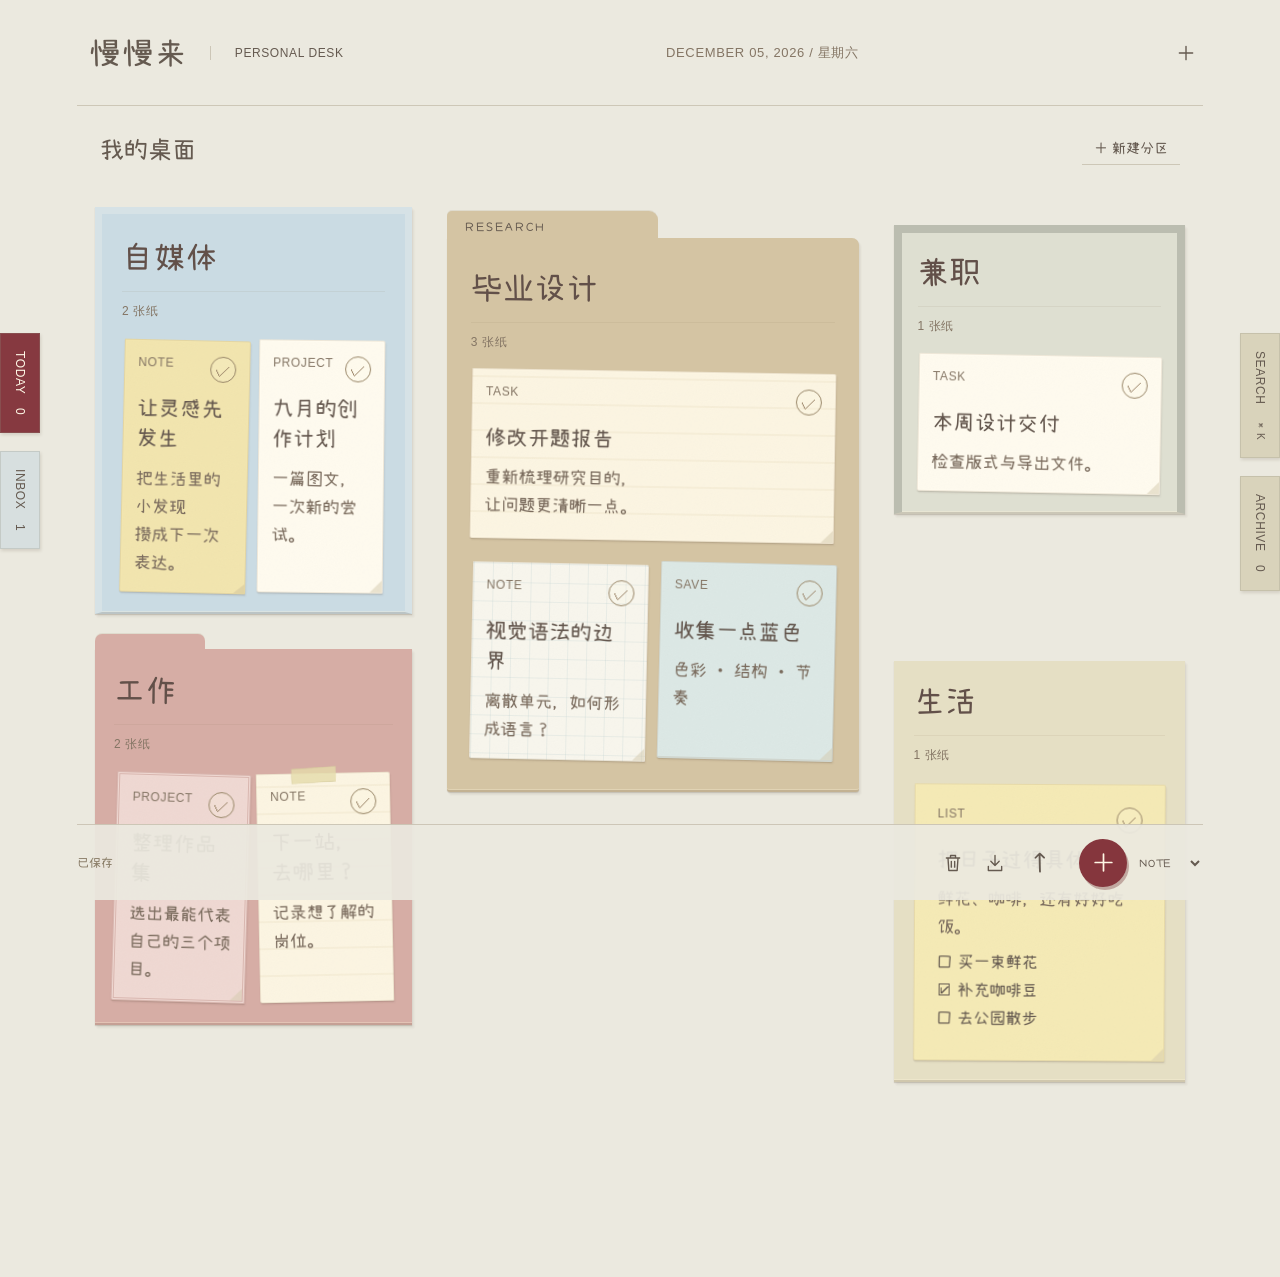
==== commit 62d8309c: "Map real pointer speed to visible paper tilt" ====
--- a/index.html
+++ b/index.html
@@ -1 +1 @@
-<!doctype html><html lang="zh-CN"><head><meta charset="UTF-8"><meta name="viewport" content="width=device-width,initial-scale=1"><meta name="theme-color" content="#ece9de"><meta name="description" content="一张属于自己的数字书桌。收集念头，展开工作，把今天慢慢做好。"><title>慢慢来 · Personal Desk</title><link rel="icon" href="data:image/svg+xml,%3Csvg xmlns='http://www.w3.org/2000/svg' viewBox='0 0 64 64'%3E%3Crect width='64' height='64' rx='8' fill='%23f3edda'/%3E%3Ctext x='10' y='47' font-size='46' fill='%23832e35'%3Em%3C/text%3E%3C/svg%3E"><link rel="stylesheet" href="style.css?v=7"></head><body><header><button id="home" class="brand" aria-label="回到桌面">慢慢来<span>PERSONAL DESK</span></button><div class="date" id="date"></div><button id="quick-new" class="icon-button" title="新建纸条" aria-label="新建纸条">＋</button></header><nav class="edge left" aria-label="桌边工具"><button data-drawer="today">TODAY <span id="today-count"></span></button><button data-drawer="inbox">INBOX <span id="inbox-count"></span></button></nav><nav class="edge right" aria-label="检索与存档"><button data-drawer="search">SEARCH <kbd>⌘ K</kbd></button><button data-drawer="archive">ARCHIVE <span id="archive-count"></span></button></nav><main id="main"></main><footer><span id="save-status">已保存</span><div><button data-drawer="trash" title="废纸篓" aria-label="废纸篓">♜</button><button id="backup" title="导出备份" aria-label="导出备份">↓</button><label class="import" title="导入备份" aria-label="导入备份" tabindex="0">↑<input id="import" type="file" accept="application/json" hidden></label><button id="add" class="add" aria-label="新建纸条">＋</button><select id="new-type" aria-label="新建卡片类型"><option>NOTE</option><option>TASK</option><option>LIST</option><option>PROJECT</option><option>SAVE</option></select></div></footer><div id="overlay"></div><div id="toast" role="status"></div><script src="app.js?v=7" type="module"></script></body></html>
+<!doctype html><html lang="zh-CN"><head><meta charset="UTF-8"><meta name="viewport" content="width=device-width,initial-scale=1"><meta name="theme-color" content="#ece9de"><meta name="description" content="一张属于自己的数字书桌。收集念头，展开工作，把今天慢慢做好。"><title>慢慢来 · Personal Desk</title><link rel="icon" href="data:image/svg+xml,%3Csvg xmlns='http://www.w3.org/2000/svg' viewBox='0 0 64 64'%3E%3Crect width='64' height='64' rx='8' fill='%23f3edda'/%3E%3Ctext x='10' y='47' font-size='46' fill='%23832e35'%3Em%3C/text%3E%3C/svg%3E"><link rel="stylesheet" href="style.css?v=8"></head><body><header><button id="home" class="brand" aria-label="回到桌面">慢慢来<span>PERSONAL DESK</span></button><div class="date" id="date"></div><button id="quick-new" class="icon-button" title="新建纸条" aria-label="新建纸条">＋</button></header><nav class="edge left" aria-label="桌边工具"><button data-drawer="today">TODAY <span id="today-count"></span></button><button data-drawer="inbox">INBOX <span id="inbox-count"></span></button></nav><nav class="edge right" aria-label="检索与存档"><button data-drawer="search">SEARCH <kbd>⌘ K</kbd></button><button data-drawer="archive">ARCHIVE <span id="archive-count"></span></button></nav><main id="main"></main><footer><span id="save-status">已保存</span><div><button data-drawer="trash" title="废纸篓" aria-label="废纸篓">♜</button><button id="backup" title="导出备份" aria-label="导出备份">↓</button><label class="import" title="导入备份" aria-label="导入备份" tabindex="0">↑<input id="import" type="file" accept="application/json" hidden></label><button id="add" class="add" aria-label="新建纸条">＋</button><select id="new-type" aria-label="新建卡片类型"><option>NOTE</option><option>TASK</option><option>LIST</option><option>PROJECT</option><option>SAVE</option></select></div></footer><div id="overlay"></div><div id="toast" role="status"></div><script src="app.js?v=8" type="module"></script></body></html>
--- a/style.css
+++ b/style.css
@@ -83,7 +83,7 @@
 .detail,.drawer{animation-duration:180ms}
 @media(prefers-reduced-motion:reduce){.zone.drop-hover,.module.drop-hover{translate:none}.module.drop-hover:before{transform:none}button:active{translate:none!important}.paper-pressed{box-shadow:var(--paper-contact)!important}}
 
-/* v7: one transform writer for the proxy, stronger pickup, observable QA. */
+/* v8: one transform writer for the proxy, stronger pickup, observable QA. */
 .drag-proxy{translate:none!important;scale:none!important;transition:none!important;animation:none!important}
 .detail{overflow-anchor:none}
 #drag-debug{position:fixed;left:10px;bottom:88px;z-index:2000;margin:0;padding:8px 10px;background:#fbf3ddf2;color:#6c5745;border:1px solid #a9967c;box-shadow:1px 3px 5px #4b3b292b;font:11px/1.45 ui-monospace,SFMono-Regular,Consolas,monospace;pointer-events:none;white-space:pre-wrap;transform:rotate(-.3deg)}
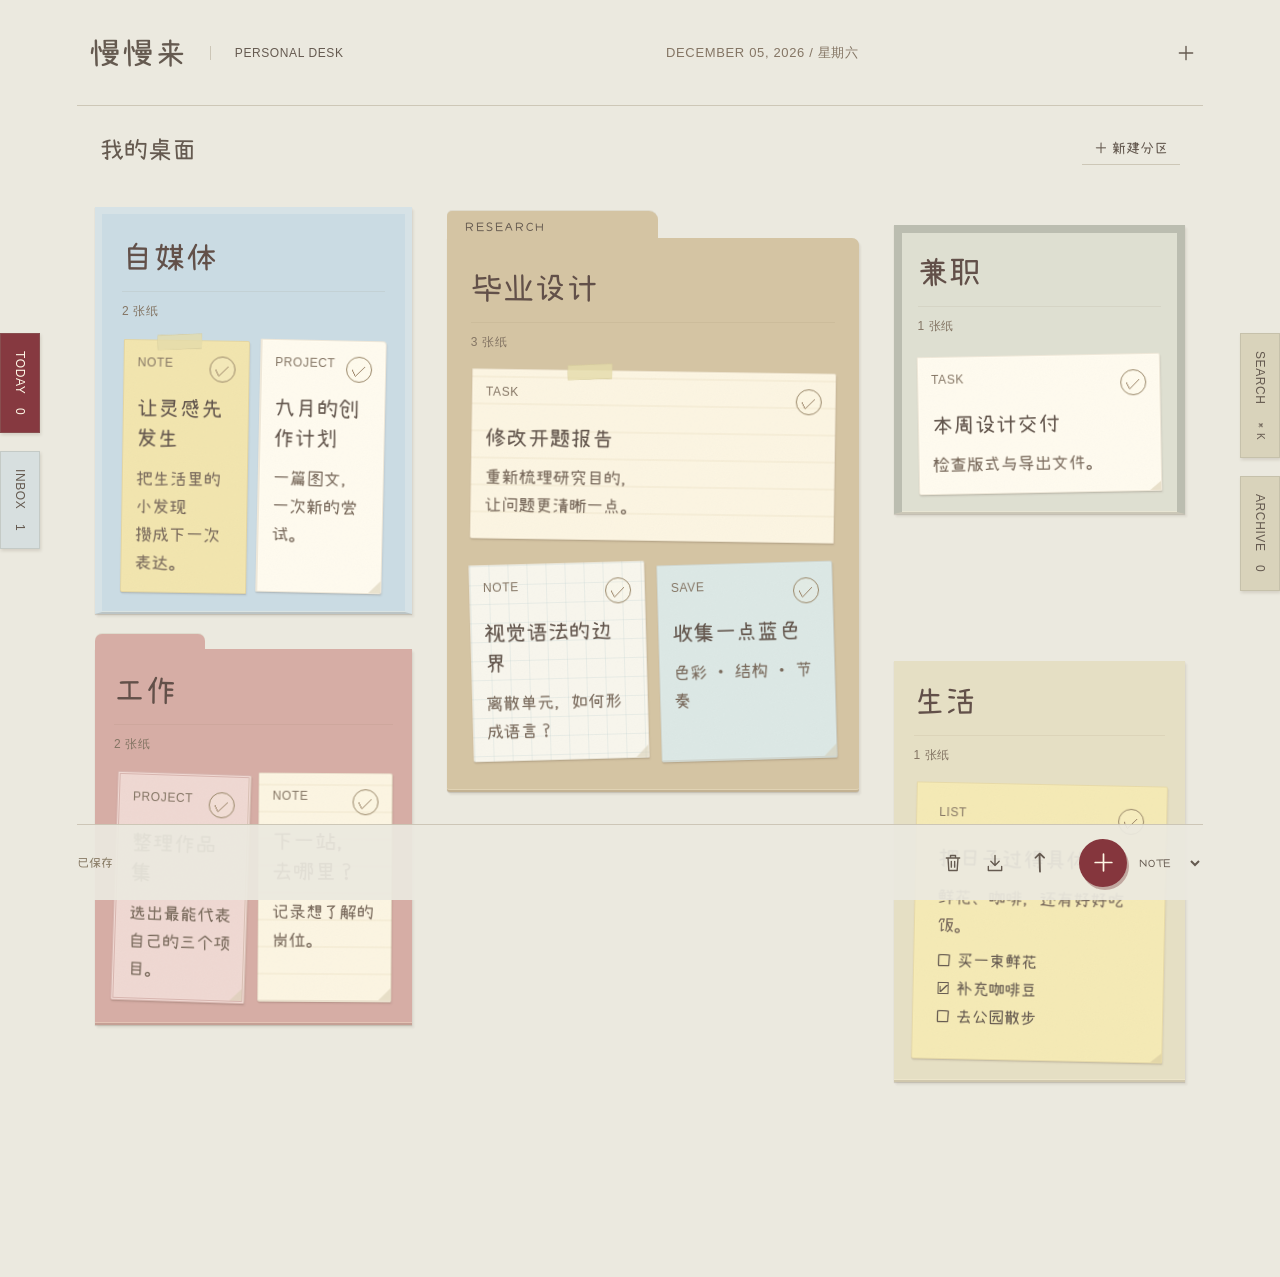
==== commit 86ae245b: "Drag the held paper itself instead of a clone" ====
--- a/index.html
+++ b/index.html
@@ -1 +1 @@
-<!doctype html><html lang="zh-CN"><head><meta charset="UTF-8"><meta name="viewport" content="width=device-width,initial-scale=1"><meta name="theme-color" content="#ece9de"><meta name="description" content="一张属于自己的数字书桌。收集念头，展开工作，把今天慢慢做好。"><title>慢慢来 · Personal Desk</title><link rel="icon" href="data:image/svg+xml,%3Csvg xmlns='http://www.w3.org/2000/svg' viewBox='0 0 64 64'%3E%3Crect width='64' height='64' rx='8' fill='%23f3edda'/%3E%3Ctext x='10' y='47' font-size='46' fill='%23832e35'%3Em%3C/text%3E%3C/svg%3E"><link rel="stylesheet" href="style.css?v=8"></head><body><header><button id="home" class="brand" aria-label="回到桌面">慢慢来<span>PERSONAL DESK</span></button><div class="date" id="date"></div><button id="quick-new" class="icon-button" title="新建纸条" aria-label="新建纸条">＋</button></header><nav class="edge left" aria-label="桌边工具"><button data-drawer="today">TODAY <span id="today-count"></span></button><button data-drawer="inbox">INBOX <span id="inbox-count"></span></button></nav><nav class="edge right" aria-label="检索与存档"><button data-drawer="search">SEARCH <kbd>⌘ K</kbd></button><button data-drawer="archive">ARCHIVE <span id="archive-count"></span></button></nav><main id="main"></main><footer><span id="save-status">已保存</span><div><button data-drawer="trash" title="废纸篓" aria-label="废纸篓">♜</button><button id="backup" title="导出备份" aria-label="导出备份">↓</button><label class="import" title="导入备份" aria-label="导入备份" tabindex="0">↑<input id="import" type="file" accept="application/json" hidden></label><button id="add" class="add" aria-label="新建纸条">＋</button><select id="new-type" aria-label="新建卡片类型"><option>NOTE</option><option>TASK</option><option>LIST</option><option>PROJECT</option><option>SAVE</option></select></div></footer><div id="overlay"></div><div id="toast" role="status"></div><script src="app.js?v=8" type="module"></script></body></html>
+<!doctype html><html lang="zh-CN"><head><meta charset="UTF-8"><meta name="viewport" content="width=device-width,initial-scale=1"><meta name="theme-color" content="#ece9de"><meta name="description" content="一张属于自己的数字书桌。收集念头，展开工作，把今天慢慢做好。"><title>慢慢来 · Personal Desk</title><link rel="icon" href="data:image/svg+xml,%3Csvg xmlns='http://www.w3.org/2000/svg' viewBox='0 0 64 64'%3E%3Crect width='64' height='64' rx='8' fill='%23f3edda'/%3E%3Ctext x='10' y='47' font-size='46' fill='%23832e35'%3Em%3C/text%3E%3C/svg%3E"><link rel="stylesheet" href="style.css?v=9"></head><body><header><button id="home" class="brand" aria-label="回到桌面">慢慢来<span>PERSONAL DESK</span></button><div class="date" id="date"></div><button id="quick-new" class="icon-button" title="新建纸条" aria-label="新建纸条">＋</button></header><nav class="edge left" aria-label="桌边工具"><button data-drawer="today">TODAY <span id="today-count"></span></button><button data-drawer="inbox">INBOX <span id="inbox-count"></span></button></nav><nav class="edge right" aria-label="检索与存档"><button data-drawer="search">SEARCH <kbd>⌘ K</kbd></button><button data-drawer="archive">ARCHIVE <span id="archive-count"></span></button></nav><main id="main"></main><footer><span id="save-status">已保存</span><div><button data-drawer="trash" title="废纸篓" aria-label="废纸篓">♜</button><button id="backup" title="导出备份" aria-label="导出备份">↓</button><label class="import" title="导入备份" aria-label="导入备份" tabindex="0">↑<input id="import" type="file" accept="application/json" hidden></label><button id="add" class="add" aria-label="新建纸条">＋</button><select id="new-type" aria-label="新建卡片类型"><option>NOTE</option><option>TASK</option><option>LIST</option><option>PROJECT</option><option>SAVE</option></select></div></footer><div id="overlay"></div><div id="toast" role="status"></div><script src="app.js?v=9" type="module"></script></body></html>
--- a/style.css
+++ b/style.css
@@ -83,7 +83,8 @@
 .detail,.drawer{animation-duration:180ms}
 @media(prefers-reduced-motion:reduce){.zone.drop-hover,.module.drop-hover{translate:none}.module.drop-hover:before{transform:none}button:active{translate:none!important}.paper-pressed{box-shadow:var(--paper-contact)!important}}
 
-/* v8: one transform writer for the proxy, stronger pickup, observable QA. */
+/* v9: move the actual held sheet, not a visual duplicate. */
+.paper-pressed{scale:.985!important;translate:0 1px!important;transition:scale 80ms ease-out,translate 80ms ease-out,box-shadow 80ms ease-out!important}
 .drag-proxy{translate:none!important;scale:none!important;transition:none!important;animation:none!important}
 .detail{overflow-anchor:none}
 #drag-debug{position:fixed;left:10px;bottom:88px;z-index:2000;margin:0;padding:8px 10px;background:#fbf3ddf2;color:#6c5745;border:1px solid #a9967c;box-shadow:1px 3px 5px #4b3b292b;font:11px/1.45 ui-monospace,SFMono-Regular,Consolas,monospace;pointer-events:none;white-space:pre-wrap;transform:rotate(-.3deg)}
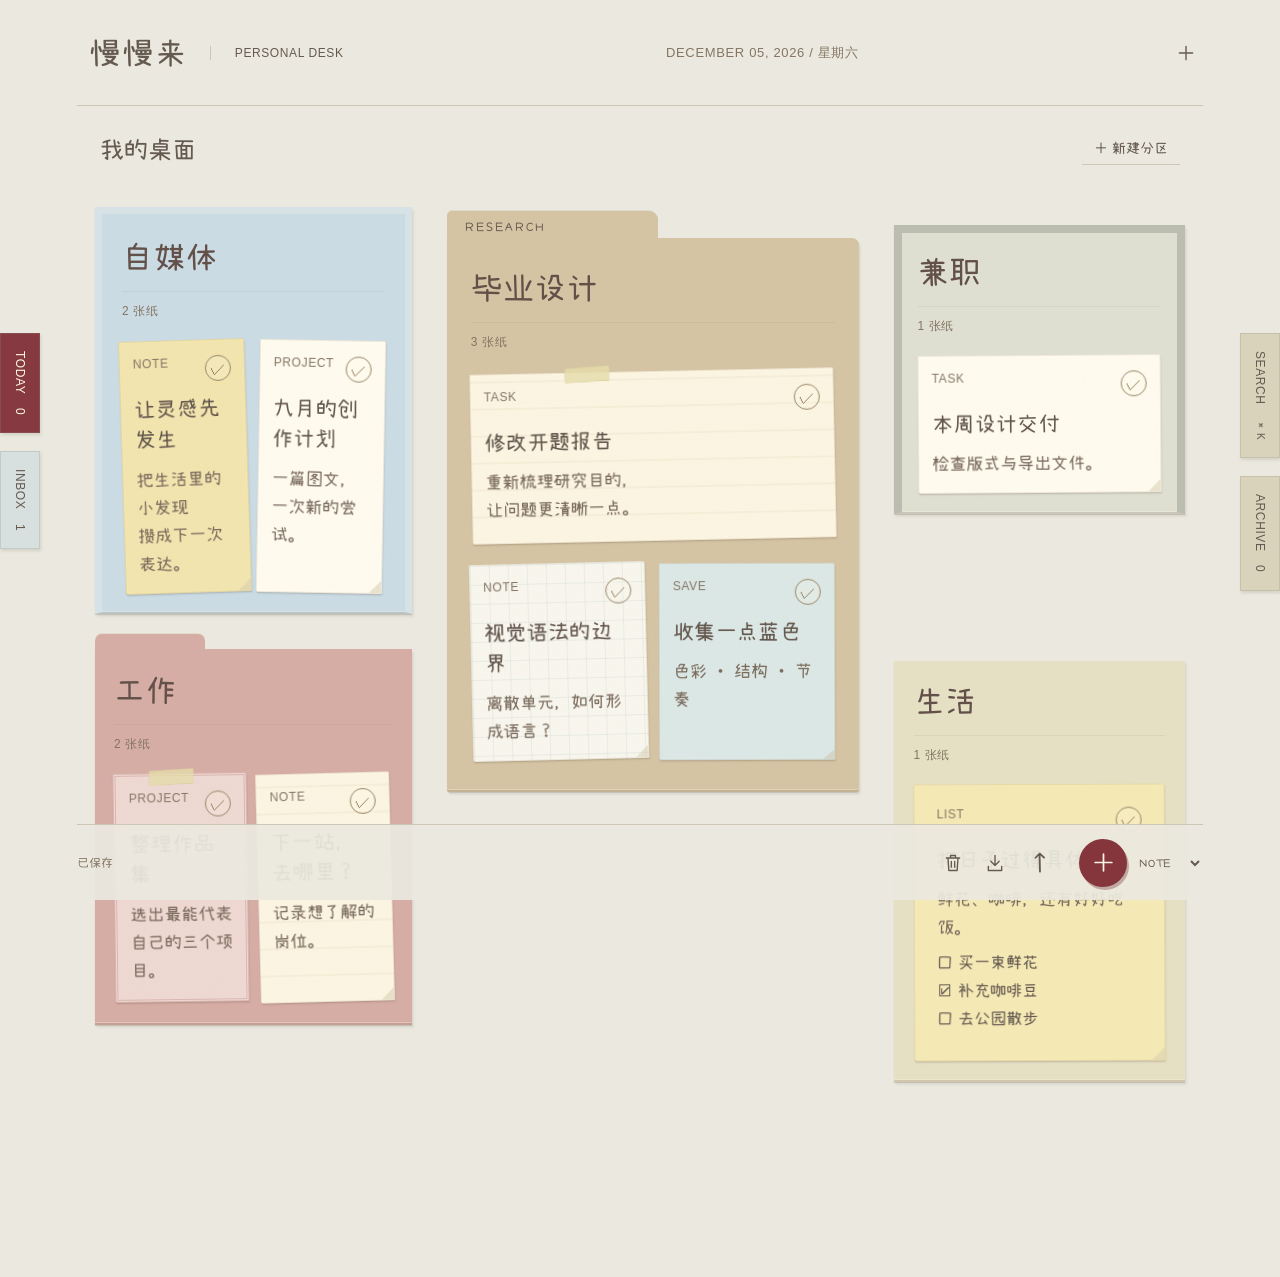
==== commit e93aa702: "Clean up direct paper proxy after drop" ====
--- a/index.html
+++ b/index.html
@@ -1 +1 @@
-<!doctype html><html lang="zh-CN"><head><meta charset="UTF-8"><meta name="viewport" content="width=device-width,initial-scale=1"><meta name="theme-color" content="#ece9de"><meta name="description" content="一张属于自己的数字书桌。收集念头，展开工作，把今天慢慢做好。"><title>慢慢来 · Personal Desk</title><link rel="icon" href="data:image/svg+xml,%3Csvg xmlns='http://www.w3.org/2000/svg' viewBox='0 0 64 64'%3E%3Crect width='64' height='64' rx='8' fill='%23f3edda'/%3E%3Ctext x='10' y='47' font-size='46' fill='%23832e35'%3Em%3C/text%3E%3C/svg%3E"><link rel="stylesheet" href="style.css?v=9"></head><body><header><button id="home" class="brand" aria-label="回到桌面">慢慢来<span>PERSONAL DESK</span></button><div class="date" id="date"></div><button id="quick-new" class="icon-button" title="新建纸条" aria-label="新建纸条">＋</button></header><nav class="edge left" aria-label="桌边工具"><button data-drawer="today">TODAY <span id="today-count"></span></button><button data-drawer="inbox">INBOX <span id="inbox-count"></span></button></nav><nav class="edge right" aria-label="检索与存档"><button data-drawer="search">SEARCH <kbd>⌘ K</kbd></button><button data-drawer="archive">ARCHIVE <span id="archive-count"></span></button></nav><main id="main"></main><footer><span id="save-status">已保存</span><div><button data-drawer="trash" title="废纸篓" aria-label="废纸篓">♜</button><button id="backup" title="导出备份" aria-label="导出备份">↓</button><label class="import" title="导入备份" aria-label="导入备份" tabindex="0">↑<input id="import" type="file" accept="application/json" hidden></label><button id="add" class="add" aria-label="新建纸条">＋</button><select id="new-type" aria-label="新建卡片类型"><option>NOTE</option><option>TASK</option><option>LIST</option><option>PROJECT</option><option>SAVE</option></select></div></footer><div id="overlay"></div><div id="toast" role="status"></div><script src="app.js?v=9" type="module"></script></body></html>
+<!doctype html><html lang="zh-CN"><head><meta charset="UTF-8"><meta name="viewport" content="width=device-width,initial-scale=1"><meta name="theme-color" content="#ece9de"><meta name="description" content="一张属于自己的数字书桌。收集念头，展开工作，把今天慢慢做好。"><title>慢慢来 · Personal Desk</title><link rel="icon" href="data:image/svg+xml,%3Csvg xmlns='http://www.w3.org/2000/svg' viewBox='0 0 64 64'%3E%3Crect width='64' height='64' rx='8' fill='%23f3edda'/%3E%3Ctext x='10' y='47' font-size='46' fill='%23832e35'%3Em%3C/text%3E%3C/svg%3E"><link rel="stylesheet" href="style.css?v=10"></head><body><header><button id="home" class="brand" aria-label="回到桌面">慢慢来<span>PERSONAL DESK</span></button><div class="date" id="date"></div><button id="quick-new" class="icon-button" title="新建纸条" aria-label="新建纸条">＋</button></header><nav class="edge left" aria-label="桌边工具"><button data-drawer="today">TODAY <span id="today-count"></span></button><button data-drawer="inbox">INBOX <span id="inbox-count"></span></button></nav><nav class="edge right" aria-label="检索与存档"><button data-drawer="search">SEARCH <kbd>⌘ K</kbd></button><button data-drawer="archive">ARCHIVE <span id="archive-count"></span></button></nav><main id="main"></main><footer><span id="save-status">已保存</span><div><button data-drawer="trash" title="废纸篓" aria-label="废纸篓">♜</button><button id="backup" title="导出备份" aria-label="导出备份">↓</button><label class="import" title="导入备份" aria-label="导入备份" tabindex="0">↑<input id="import" type="file" accept="application/json" hidden></label><button id="add" class="add" aria-label="新建纸条">＋</button><select id="new-type" aria-label="新建卡片类型"><option>NOTE</option><option>TASK</option><option>LIST</option><option>PROJECT</option><option>SAVE</option></select></div></footer><div id="overlay"></div><div id="toast" role="status"></div><script src="app.js?v=10" type="module"></script></body></html>
